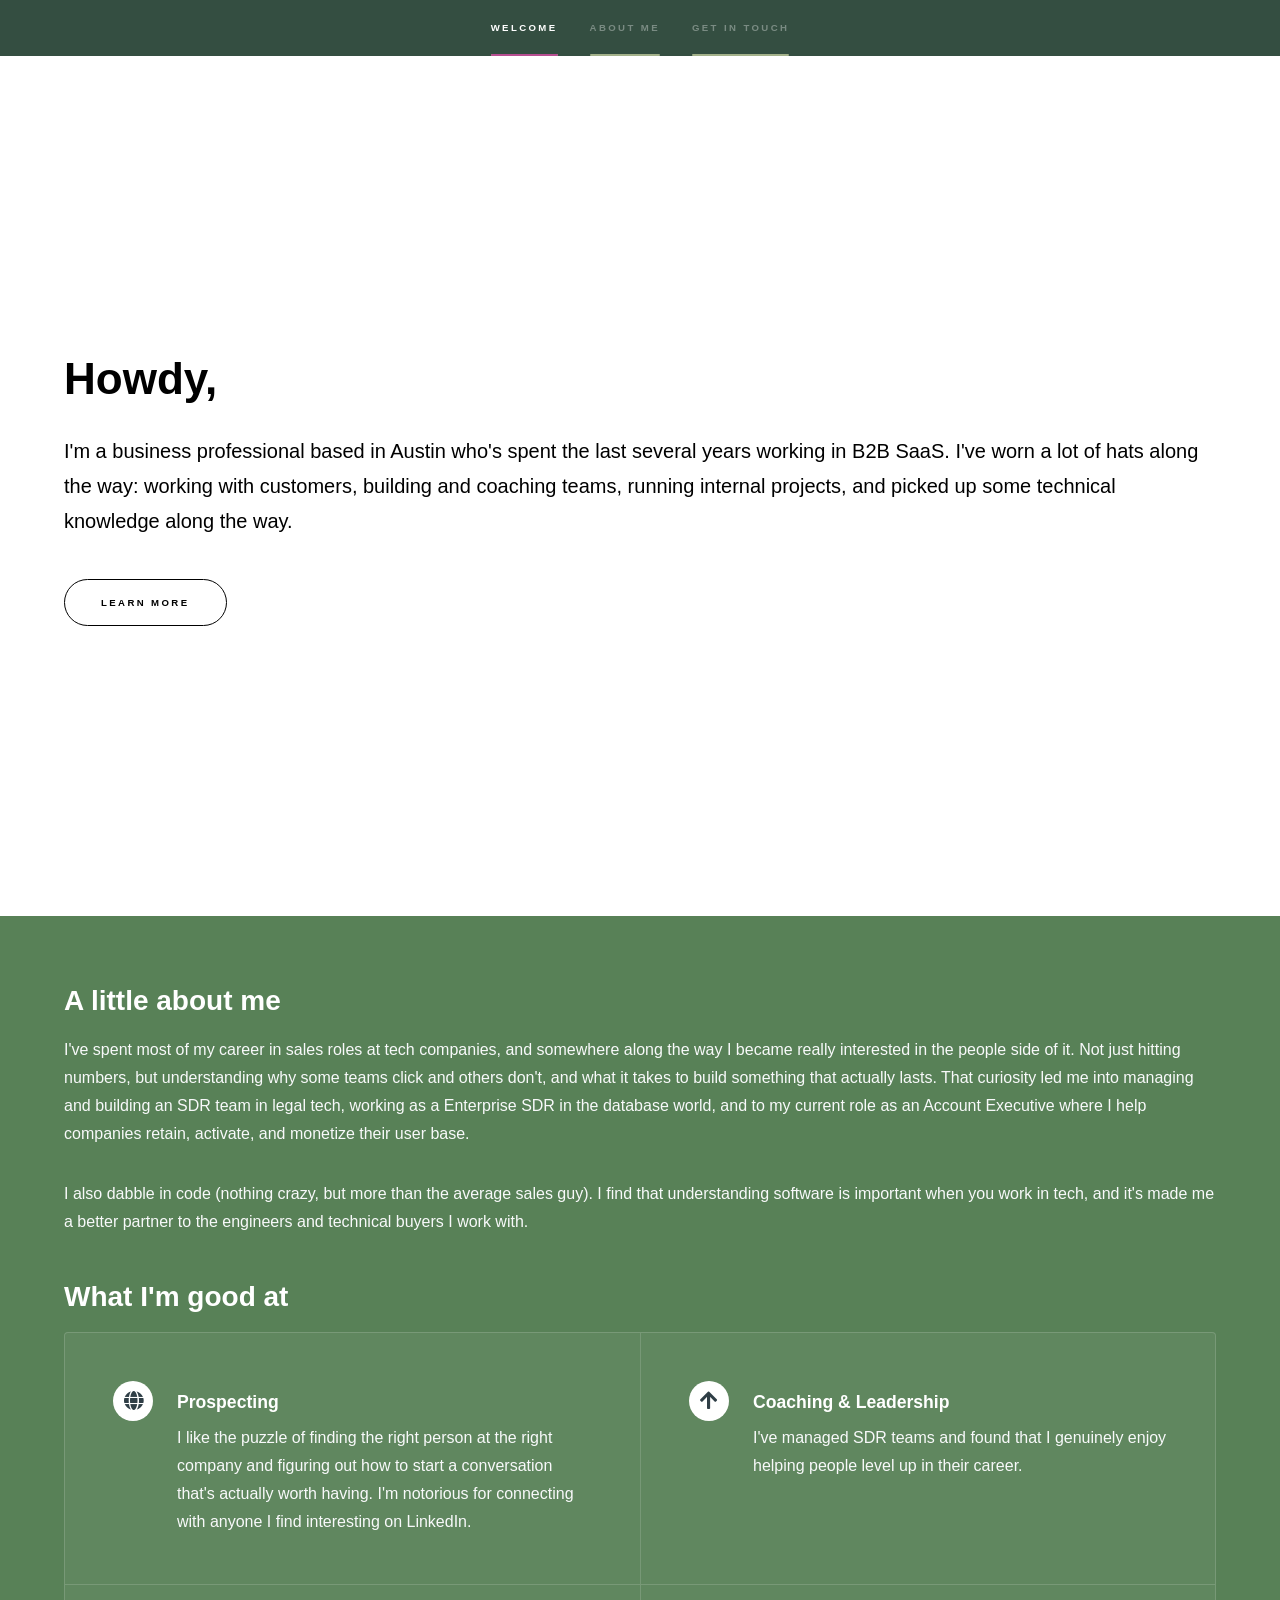
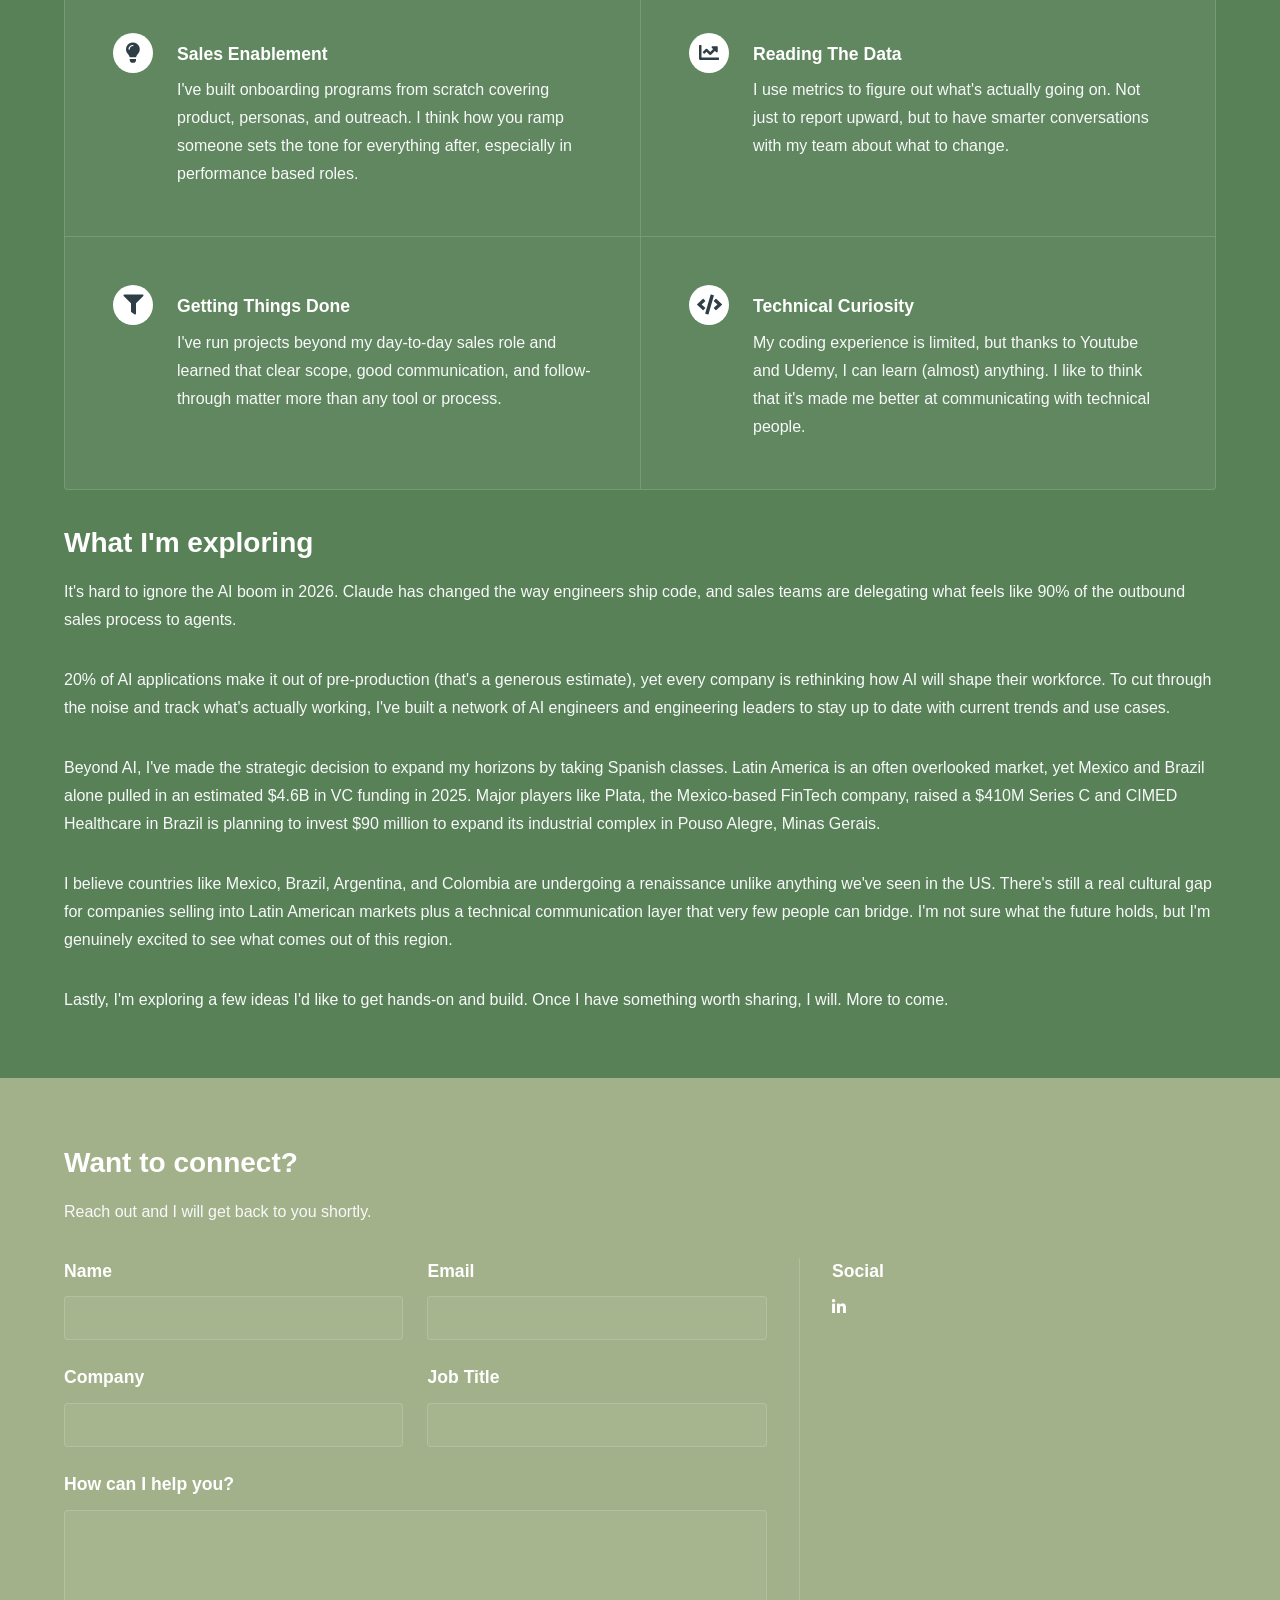
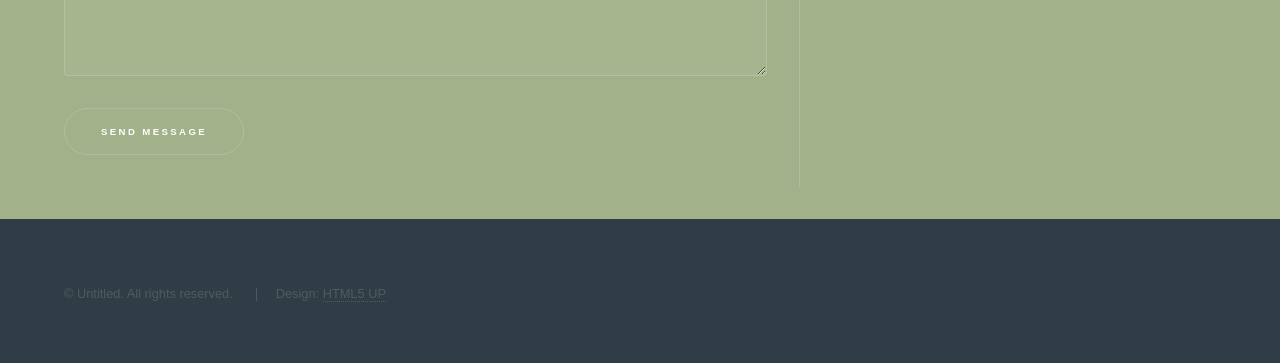
==== index.html @ a86598e9 "Upload files - personal website I've moved all the files for the HTML5 framework to the GitHub perso" ====
<!DOCTYPE HTML>
<!--
	Hyperspace by HTML5 UP
	html5up.net | @ajlkn
	Free for personal and commercial use under the CCA 3.0 license (html5up.net/license)
-->
<html>

<head>
	<title>anthonygalindo</title>
	<meta charset="utf-8" />
	<meta name="viewport" content="width=device-width, initial-scale=1, user-scalable=no" />
	<link rel="stylesheet" href="assets/css/main.css" />
	<link rel="preconnect" href="https://fonts.googleapis.com">
	<link rel="preconnect" href="https://fonts.gstatic.com" crossorigin>
	<link
		href="https://fonts.googleapis.com/css2?family=Playfair+Display:wght@400;700&family=DM+Sans:wght@300;400;500&display=swap"
		rel="stylesheet">
	<link rel="stylesheet" href="https://cdnjs.cloudflare.com/ajax/libs/font-awesome/5.15.4/css/all.min.css">

</head>

<body class="is-preload">

	<!-- Sidebar -->
	<section id="sidebar">
		<div class="inner">
			<nav>
				<ul>
					<li><a href="#intro">Welcome</a></li>
					<!-- <li><a href="#one">Projects</a></li> -->
					<li><a href="#two">About Me</a></li>
					<li><a href="#three">Get in touch</a></li>
				</ul>
			</nav>
		</div>
	</section>

	<!-- Wrapper -->
	<div id="wrapper">

		<!-- Intro -->
		<section id="intro" class="wrapper style1 fullscreen fade-up">
			<div class="inner">
				<h1>Howdy,</h1>
				<p>I'm a business professional based in Austin who's spent the last several
					years working in B2B
					SaaS. I've worn a lot of hats along the way: working with customers, building and
					coaching teams, running internal projects, and picked up some technical knowledge along the way.</p>
				<ul class="actions">
					<li><a href="#two" id="intro-button" class="button scrolly">Learn more</a></li>
				</ul>
			</div>
		</section>

		<!-- One Section Closed -->
		<!-- <section id="one" class="wrapper style2 spotlights">
			<section>
				<a href="#" class="image"><img src="images/pic01.jpg" alt="" data-position="center center" /></a>
				<div class="content">
					<div class="inner">
						<h2>lawudit.com</h2>
						<p>An E-Commerce Website that helps litigation boutiques and solo practioners obtain eDiscovery
							technology.</p>
						<ul class="actions">
							<li><a href="generic.html" class="button">Coming Soon</a></li>
						</ul>
					</div>
				</div>
			</section>
			<section>
				<a href="#" class="image"><img src="images/pic02.jpg" alt="" data-position="top center" /></a>
				<div class="content">
					<div class="inner">
						<h2>anthonygalindo.com</h2>
						<p>Phasellus convallis elit id ullamcorper pulvinar. Duis aliquam turpis mauris, eu ultricies
							erat malesuada quis. Aliquam dapibus.</p>
						<ul class="actions">
							<li><a href="generic.html" class="button">Learn more</a></li>
						</ul>
					</div>
				</div>
			</section>
			<section>
				<a href="#" class="image"><img src="images/pic03.jpg" alt="" data-position="25% 25%" /></a>
				<div class="content">
					<div class="inner">
						<h2>Ultricies aliquam</h2>
						<p>Phasellus convallis elit id ullamcorper pulvinar. Duis aliquam turpis mauris, eu ultricies
							erat malesuada quis. Aliquam dapibus.</p>
						<ul class="actions">
							<li><a href="generic.html" class="button">Learn more</a></li>
						</ul>
					</div>
				</div>
			</section>
		</section> -->

		<!-- Two -->
		<section id="two" class="wrapper style2 fade-up">
			<div class="inner">
				<h2>A little about me</h2>
				<p class="intro-text">
					I've spent most of my career in sales roles at tech companies, and somewhere along the way
					I became really interested in the people side of it. Not just hitting numbers, but
					understanding why some teams click and others don't, and what it takes to build something
					that actually lasts. That curiosity led me into managing and building an SDR team in legal tech,
					working as a Enterprise SDR in the database world, and to my
					current role as an Account Executive where I help companies retain, activate, and monetize their
					user base.
				</p>

				<p class="intro-text" style="margin-bottom: 2.5rem;">
					I also dabble in code (nothing crazy, but more than the average sales guy). I find that
					understanding
					software is important when you work in tech, and it's made me a better partner to the engineers and
					technical buyers I work with.
				</p>


				<h2>What I'm good at</h2>
				<div class="features">
					<section>
						<span class="icon solid major fa-globe"></span>
						<h3>Prospecting</h3>
						<p>I like the puzzle of finding the right person at the right company and figuring out how to
							start a conversation that's actually worth having. I'm notorious for connecting with anyone
							I find interesting on LinkedIn.</p>
					</section>
					<section>
						<span class="icon solid major fa-arrow-up"></span>
						<h3>Coaching & Leadership</h3>
						<p>I've managed SDR teams and found that I genuinely enjoy helping people level up in their
							career. </p>
					</section>
					<section>
						<span class="icon solid major fa-lightbulb"></span>
						<h3>Sales Enablement</h3>
						<p>I've built onboarding programs from scratch covering product, personas, and outreach. I think
							how you ramp someone sets the tone for everything after, especially in performance based
							roles.</p>
					</section>
					<section>
						<span class="icon solid major fa-chart-line"></span>
						<h3>Reading The Data</h3>
						<p>I use metrics to figure out what's actually going on. Not just to report upward, but to have
							smarter conversations with my team about what to change.</p>
					</section>

					<section>
						<span class="icon solid major fa-filter"></span>
						<h3>Getting Things Done</h3>
						<p>I've run projects beyond my day-to-day sales role and learned that clear scope, good
							communication, and follow-through matter more than any tool or process.</p>
					</section>
					<section>
						<span class="icon solid major fa-code"></span>
						<h3>Technical Curiosity</h3>
						<p>My coding experience is limited, but thanks to Youtube and Udemy, I can learn (almost)
							anything. I like to think that it's made me better at communicating with technical people.
						</p>
					</section>
				</div>

				<!--	<ul class="actions">
					<li><a href="anthony.html" class="button">Learn more</a></li>
				</ul> -->

				<h2>What I'm exploring</h2>

				<p class="intro-text">
					It's hard to ignore the AI boom in 2026. Claude has changed the way engineers ship code, and sales
					teams
					are delegating what feels like
					90% of the outbound sales process to agents.
				</p>

				<p class="intro-text">
					20% of AI
					applications make it out of pre-production (that's a generous estimate), yet every company is
					rethinking how AI will shape their workforce.
					To cut through the noise and track what's actually working, I've built a network of AI engineers and
					engineering leaders to
					stay up to date with current trends and use cases.

				</p>

				<p class="intro-text">
					Beyond AI, I've made the strategic decision to expand my horizons by taking Spanish classes.
					Latin America is an often overlooked market, yet Mexico and Brazil alone pulled in an estimated
					$4.6B in VC funding in 2025. Major players like Plata, the Mexico-based FinTech company, raised a
					$410M Series C
					and CIMED Healthcare in Brazil is planning to invest $90 million to expand its industrial complex in
					Pouso Alegre, Minas Gerais.
				</p>

				<p>
					I believe countries like Mexico, Brazil, Argentina, and Colombia are undergoing a renaissance unlike
					anything we've seen in the US. There's still a real cultural gap for companies selling into Latin
					American markets plus a technical communication layer that very few people can
					bridge. I'm not sure what the future holds, but I'm genuinely excited to see what comes out of
					this region.
				</p>

				<p class="intro-text">
					Lastly, I'm exploring a few ideas I'd like to get hands-on and build. Once I have something worth
					sharing, I will. More to come.
				</p>


			</div>


		</section>

		<!-- Three -->
		<section id="three" class="wrapper style3 fade-up">
			<div class="inner">
				<h2>Want to connect?</h2>
				<p>Reach out and I will get back to you shortly.</p>
				<div class="split style1">
					<section>
						<form id="forminfo">
							<div class="fields">
								<div class="field half">
									<label for="fullname">Name</label>
									<input type="text" name="fullname" id="fullname" />
								</div>
								<div class="field half">
									<label for="email">Email</label>
									<input type="text" name="email" id="email" />
								</div>
								<div class="field half">
									<label for="email">Company</label>
									<input type="text" name="company" id="company" />
								</div>
								<div class="field half">
									<label for="email">Job Title</label>
									<input type="text" name="jobtitle" id="jobtitle" />
								</div>
								<div class="field">
									<label for="message">How can I help you?</label>
									<textarea name="message" id="message" rows="5"></textarea>
								</div>
							</div>
							<ul class="actions">
								<li><button type="submit" class="button">Send Message</button></li>
							</ul>
						</form>
					</section>
					<section>
						<ul class="contact">
							<!-- <li>
								<h3>Email</h3>
								<a href="#">anthonygalindo.contact@gmail.com</a>
							</li> -->
							<li>
								<h3>Social</h3>
								<ul class="icons">
									<!-- <li><a href="#" class="icon brands fa-github"><span class="label">GitHub</span></a> -->
							</li>
							<li><a href="https://www.linkedin.com/in/john-anthony-galindo/"
									class="icon brands fa-linkedin-in"><span class="label">LinkedIn</span>
								</a>
							</li>
						</ul>
						</li>
						</ul>
					</section>
				</div>
			</div>
		</section>

	</div>

	<!-- Footer -->
	<footer id="footer" class="wrapper style1-alt">
		<div class="inner">
			<ul class="menu">
				<li>&copy; Untitled. All rights reserved.</li>
				<li>Design: <a href="http://html5up.net">HTML5 UP</a></li>
			</ul>
		</div>
	</footer>

	<!-- Scripts -->
	<script src="assets/js/jquery.min.js"></script>
	<script src="assets/js/jquery.scrollex.min.js"></script>
	<script src="assets/js/jquery.scrolly.min.js"></script>
	<script src="assets/js/browser.min.js"></script>
	<script src="assets/js/breakpoints.min.js"></script>
	<script src="assets/js/util.js"></script>
	<script src="assets/js/main.js"></script>
	<script src="assets/js/formcollect.js?v=7"></script>

</body>

</html>
---- assets/css/main.css ----
@import url(fontawesome-all.min.css);

/*
	Hyperspace by HTML5 UP
	html5up.net | @ajlkn
	Free for personal and commercial use under the CCA 3.0 license (html5up.net/license)
*/

html,
body,
div,
span,
applet,
object,
iframe,
h1,
h2,
h3,
h4,
h5,
h6,
p,
blockquote,
pre,
a,
abbr,
acronym,
address,
big,
cite,
code,
del,
dfn,
em,
img,
ins,
kbd,
q,
s,
samp,
small,
strike,
strong,
sub,
sup,
tt,
var,
b,
u,
i,
center,
dl,
dt,
dd,
ol,
ul,
li,
fieldset,
form,
label,
legend,
table,
caption,
tbody,
tfoot,
thead,
tr,
th,
td,
article,
aside,
canvas,
details,
embed,
figure,
figcaption,
footer,
header,
hgroup,
menu,
nav,
output,
ruby,
section,
summary,
time,
mark,
audio,
video {
	margin: 0;
	padding: 0;
	border: 0;
	font-size: 100%;
	font: inherit;
	vertical-align: baseline;
}

article,
aside,
details,
figcaption,
figure,
footer,
header,
hgroup,
menu,
nav,
section {
	display: block;
}

body {
	line-height: 1;
}

ol,
ul {
	list-style: none;
}

blockquote,
q {
	quotes: none;
}

blockquote:before,
blockquote:after,
q:before,
q:after {
	content: '';
	content: none;
}

table {
	border-collapse: collapse;
	border-spacing: 0;
}

body {
	-webkit-text-size-adjust: none;
}

mark {
	background-color: transparent;
	color: inherit;
}

input::-moz-focus-inner {
	border: 0;
	padding: 0;
}

input,
select,
textarea {
	-moz-appearance: none;
	-webkit-appearance: none;
	-ms-appearance: none;
	appearance: none;
}

/* Basic */

@-ms-viewport {
	width: device-width;
}

body {
	-ms-overflow-style: scrollbar;
}

@media screen and (max-width: 480px) {

	html,
	body {
		min-width: 320px;
	}

}

html {
	box-sizing: border-box;
}

*,
*:before,
*:after {
	box-sizing: inherit;
}

body {
	background: #ffffff;
}

body.is-preload *,
body.is-preload *:before,
body.is-preload *:after {
	-moz-animation: none !important;
	-webkit-animation: none !important;
	-ms-animation: none !important;
	animation: none !important;
	-moz-transition: none !important;
	-webkit-transition: none !important;
	-ms-transition: none !important;
	transition: none !important;
}

/* Type */

body,
input,
select,
textarea {
	color: #212529;
	font-family: Arial, Helvetica, sans-serif;
	font-size: 16.5pt;
	font-weight: normal;
	line-height: 1.75;
}

@media screen and (max-width: 1680px) {

	body,
	input,
	select,
	textarea {
		font-size: 13pt;
	}

}

@media screen and (max-width: 1280px) {

	body,
	input,
	select,
	textarea {
		font-size: 12pt;
	}

}

@media screen and (max-width: 360px) {

	body,
	input,
	select,
	textarea {
		font-size: 11pt;
	}

}

a {
	-moz-transition: color 0.2s ease, border-bottom-color 0.2s ease;
	-webkit-transition: color 0.2s ease, border-bottom-color 0.2s ease;
	-ms-transition: color 0.2s ease, border-bottom-color 0.2s ease;
	transition: color 0.2s ease, border-bottom-color 0.2s ease;
	border-bottom: dotted 1px rgba(255, 255, 255, 0.35);
	color: inherit;
	text-decoration: none;
}

a:hover {
	border-bottom-color: transparent;
	color: #ffffff;
}

strong,
b {
	color: #ffffff;
	font-weight: bold;
}

em,
i {
	font-style: italic;
}

p {
	margin: 0 0 2em 0;
}

h1,
h2,
h3,
h4,
h5,
h6 {
	color: #ffffff;
	font-weight: bold;
	line-height: 1.5;
	margin: 0 0 0.5em 0;
}

h1 a,
h2 a,
h3 a,
h4 a,
h5 a,
h6 a {
	color: inherit;
	text-decoration: none;
}

h1 {
	font-size: 2.75em;
}

h1.major {
	margin: 0 0 1.3em 0;
	position: relative;
	padding-bottom: 0.35em;
	color: #000 !important;
}

h1.major:after {
	background-image: -moz-linear-gradient(to right, #dad7cd, #a3b18a);
	background-image: -webkit-linear-gradient(to right, #dad7cd, #a3b18a);
	background-image: -ms-linear-gradient(to right, #dad7cd, #a3b18a);
	background-image: linear-gradient(to right, #dad7cd, #a3b18a);
	-moz-transition: max-width 0.2s ease;
	-webkit-transition: max-width 0.2s ease;
	-ms-transition: max-width 0.2s ease;
	transition: max-width 0.2s ease;
	border-radius: 0.2em;
	bottom: 0;
	content: '';
	height: 0.05em;
	position: absolute;
	right: 0;
	width: 100%;
}

h2 {
	font-size: 1.75em;
}

h3 {
	font-size: 1.1em;
}

h4 {
	font-size: 1em;
}

h5 {
	font-size: 0.8em;
}

h6 {
	font-size: 0.6em;
}

@media screen and (max-width: 736px) {

	h1 {
		font-size: 2em;
	}

	h2 {
		font-size: 1.25em;
	}

	h3 {
		font-size: 1em;
	}

	h4 {
		font-size: 0.8em;
	}

	h5 {
		font-size: 0.6em;
	}

	h6 {
		font-size: 0.6em;
	}

}


sub {
	font-size: 0.8em;
	position: relative;
	top: 0.5em;
}

sup {
	font-size: 0.8em;
	position: relative;
	top: -0.5em;
}

blockquote {
	border-left: solid 4px rgba(255, 255, 255, 0.15);
	font-style: italic;
	margin: 0 0 2em 0;
	padding: 0.5em 0 0.5em 2em;
}

code {
	background: rgba(255, 255, 255, 0.05);
	border-radius: 0.25em;
	border: solid 1px rgba(255, 255, 255, 0.15);
	font-family: "Courier New", monospace;
	font-size: 0.9em;
	margin: 0 0.25em;
	padding: 0.25em 0.65em;
}

pre {
	-webkit-overflow-scrolling: touch;
	font-family: "Courier New", monospace;
	font-size: 0.9em;
	margin: 0 0 2em 0;
}

pre code {
	display: block;
	line-height: 1.75em;
	padding: 1em 1.5em;
	overflow-x: auto;
}

hr {
	border: 0;
	border-bottom: solid 1px rgba(255, 255, 255, 0.15);
	margin: 2em 0;
}

hr.major {
	margin: 3em 0;
}

.align-left {
	text-align: left;
}

.align-center {
	text-align: center;
}

.align-right {
	text-align: right;
}

/* Row */

.row {
	display: flex;
	flex-wrap: wrap;
	box-sizing: border-box;
	align-items: stretch;
}

.row>* {
	box-sizing: border-box;
}

.row.gtr-uniform>*> :last-child {
	margin-bottom: 0;
}

.row.aln-left {
	justify-content: flex-start;
}

.row.aln-center {
	justify-content: center;
}

.row.aln-right {
	justify-content: flex-end;
}

.row.aln-top {
	align-items: flex-start;
}

.row.aln-middle {
	align-items: center;
}

.row.aln-bottom {
	align-items: flex-end;
}

.row>.imp {
	order: -1;
}

.row>.col-1 {
	width: 8.33333%;
}

.row>.off-1 {
	margin-left: 8.33333%;
}

.row>.col-2 {
	width: 16.66667%;
}

.row>.off-2 {
	margin-left: 16.66667%;
}

.row>.col-3 {
	width: 25%;
}

.row>.off-3 {
	margin-left: 25%;
}

.row>.col-4 {
	width: 33.33333%;
}

.row>.off-4 {
	margin-left: 33.33333%;
}

.row>.col-5 {
	width: 41.66667%;
}

.row>.off-5 {
	margin-left: 41.66667%;
}

.row>.col-6 {
	width: 50%;
}

.row>.off-6 {
	margin-left: 50%;
}

.row>.col-7 {
	width: 58.33333%;
}

.row>.off-7 {
	margin-left: 58.33333%;
}

.row>.col-8 {
	width: 66.66667%;
}

.row>.off-8 {
	margin-left: 66.66667%;
}

.row>.col-9 {
	width: 75%;
}

.row>.off-9 {
	margin-left: 75%;
}

.row>.col-10 {
	width: 83.33333%;
}

.row>.off-10 {
	margin-left: 83.33333%;
}

.row>.col-11 {
	width: 91.66667%;
}

.row>.off-11 {
	margin-left: 91.66667%;
}

.row>.col-12 {
	width: 100%;
}

.row>.off-12 {
	margin-left: 100%;
}

.row.gtr-0 {
	margin-top: 0;
	margin-left: 0em;
}

.row.gtr-0>* {
	padding: 0 0 0 0em;
}

.row.gtr-0.gtr-uniform {
	margin-top: 0em;
}

.row.gtr-0.gtr-uniform>* {
	padding-top: 0em;
}

.row.gtr-25 {
	margin-top: 0;
	margin-left: -0.375em;
}

.row.gtr-25>* {
	padding: 0 0 0 0.375em;
}

.row.gtr-25.gtr-uniform {
	margin-top: -0.375em;
}

.row.gtr-25.gtr-uniform>* {
	padding-top: 0.375em;
}

.row.gtr-50 {
	margin-top: 0;
	margin-left: -0.75em;
}

.row.gtr-50>* {
	padding: 0 0 0 0.75em;
}

.row.gtr-50.gtr-uniform {
	margin-top: -0.75em;
}

.row.gtr-50.gtr-uniform>* {
	padding-top: 0.75em;
}

.row {
	margin-top: 0;
	margin-left: -1.5em;
}

.row>* {
	padding: 0 0 0 1.5em;
}

.row.gtr-uniform {
	margin-top: -1.5em;
}

.row.gtr-uniform>* {
	padding-top: 1.5em;
}

.row.gtr-150 {
	margin-top: 0;
	margin-left: -2.25em;
}

.row.gtr-150>* {
	padding: 0 0 0 2.25em;
}

.row.gtr-150.gtr-uniform {
	margin-top: -2.25em;
}

.row.gtr-150.gtr-uniform>* {
	padding-top: 2.25em;
}

.row.gtr-200 {
	margin-top: 0;
	margin-left: -3em;
}

.row.gtr-200>* {
	padding: 0 0 0 3em;
}

.row.gtr-200.gtr-uniform {
	margin-top: -3em;
}

.row.gtr-200.gtr-uniform>* {
	padding-top: 3em;
}

@media screen and (max-width: 1680px) {

	.row {
		display: flex;
		flex-wrap: wrap;
		box-sizing: border-box;
		align-items: stretch;
	}

	.row>* {
		box-sizing: border-box;
	}

	.row.gtr-uniform>*> :last-child {
		margin-bottom: 0;
	}

	.row.aln-left {
		justify-content: flex-start;
	}

	.row.aln-center {
		justify-content: center;
	}

	.row.aln-right {
		justify-content: flex-end;
	}

	.row.aln-top {
		align-items: flex-start;
	}

	.row.aln-middle {
		align-items: center;
	}

	.row.aln-bottom {
		align-items: flex-end;
	}

	.row>.imp-xlarge {
		order: -1;
	}

	.row>.col-1-xlarge {
		width: 8.33333%;
	}

	.row>.off-1-xlarge {
		margin-left: 8.33333%;
	}

	.row>.col-2-xlarge {
		width: 16.66667%;
	}

	.row>.off-2-xlarge {
		margin-left: 16.66667%;
	}

	.row>.col-3-xlarge {
		width: 25%;
	}

	.row>.off-3-xlarge {
		margin-left: 25%;
	}

	.row>.col-4-xlarge {
		width: 33.33333%;
	}

	.row>.off-4-xlarge {
		margin-left: 33.33333%;
	}

	.row>.col-5-xlarge {
		width: 41.66667%;
	}

	.row>.off-5-xlarge {
		margin-left: 41.66667%;
	}

	.row>.col-6-xlarge {
		width: 50%;
	}

	.row>.off-6-xlarge {
		margin-left: 50%;
	}

	.row>.col-7-xlarge {
		width: 58.33333%;
	}

	.row>.off-7-xlarge {
		margin-left: 58.33333%;
	}

	.row>.col-8-xlarge {
		width: 66.66667%;
	}

	.row>.off-8-xlarge {
		margin-left: 66.66667%;
	}

	.row>.col-9-xlarge {
		width: 75%;
	}

	.row>.off-9-xlarge {
		margin-left: 75%;
	}

	.row>.col-10-xlarge {
		width: 83.33333%;
	}

	.row>.off-10-xlarge {
		margin-left: 83.33333%;
	}

	.row>.col-11-xlarge {
		width: 91.66667%;
	}

	.row>.off-11-xlarge {
		margin-left: 91.66667%;
	}

	.row>.col-12-xlarge {
		width: 100%;
	}

	.row>.off-12-xlarge {
		margin-left: 100%;
	}

	.row.gtr-0 {
		margin-top: 0;
		margin-left: 0em;
	}

	.row.gtr-0>* {
		padding: 0 0 0 0em;
	}

	.row.gtr-0.gtr-uniform {
		margin-top: 0em;
	}

	.row.gtr-0.gtr-uniform>* {
		padding-top: 0em;
	}

	.row.gtr-25 {
		margin-top: 0;
		margin-left: -0.375em;
	}

	.row.gtr-25>* {
		padding: 0 0 0 0.375em;
	}

	.row.gtr-25.gtr-uniform {
		margin-top: -0.375em;
	}

	.row.gtr-25.gtr-uniform>* {
		padding-top: 0.375em;
	}

	.row.gtr-50 {
		margin-top: 0;
		margin-left: -0.75em;
	}

	.row.gtr-50>* {
		padding: 0 0 0 0.75em;
	}

	.row.gtr-50.gtr-uniform {
		margin-top: -0.75em;
	}

	.row.gtr-50.gtr-uniform>* {
		padding-top: 0.75em;
	}

	.row {
		margin-top: 0;
		margin-left: -1.5em;
	}

	.row>* {
		padding: 0 0 0 1.5em;
	}

	.row.gtr-uniform {
		margin-top: -1.5em;
	}

	.row.gtr-uniform>* {
		padding-top: 1.5em;
	}

	.row.gtr-150 {
		margin-top: 0;
		margin-left: -2.25em;
	}

	.row.gtr-150>* {
		padding: 0 0 0 2.25em;
	}

	.row.gtr-150.gtr-uniform {
		margin-top: -2.25em;
	}

	.row.gtr-150.gtr-uniform>* {
		padding-top: 2.25em;
	}

	.row.gtr-200 {
		margin-top: 0;
		margin-left: -3em;
	}

	.row.gtr-200>* {
		padding: 0 0 0 3em;
	}

	.row.gtr-200.gtr-uniform {
		margin-top: -3em;
	}

	.row.gtr-200.gtr-uniform>* {
		padding-top: 3em;
	}

}

@media screen and (max-width: 1280px) {

	.row {
		display: flex;
		flex-wrap: wrap;
		box-sizing: border-box;
		align-items: stretch;
	}

	.row>* {
		box-sizing: border-box;
	}

	.row.gtr-uniform>*> :last-child {
		margin-bottom: 0;
	}

	.row.aln-left {
		justify-content: flex-start;
	}

	.row.aln-center {
		justify-content: center;
	}

	.row.aln-right {
		justify-content: flex-end;
	}

	.row.aln-top {
		align-items: flex-start;
	}

	.row.aln-middle {
		align-items: center;
	}

	.row.aln-bottom {
		align-items: flex-end;
	}

	.row>.imp-large {
		order: -1;
	}

	.row>.col-1-large {
		width: 8.33333%;
	}

	.row>.off-1-large {
		margin-left: 8.33333%;
	}

	.row>.col-2-large {
		width: 16.66667%;
	}

	.row>.off-2-large {
		margin-left: 16.66667%;
	}

	.row>.col-3-large {
		width: 25%;
	}

	.row>.off-3-large {
		margin-left: 25%;
	}

	.row>.col-4-large {
		width: 33.33333%;
	}

	.row>.off-4-large {
		margin-left: 33.33333%;
	}

	.row>.col-5-large {
		width: 41.66667%;
	}

	.row>.off-5-large {
		margin-left: 41.66667%;
	}

	.row>.col-6-large {
		width: 50%;
	}

	.row>.off-6-large {
		margin-left: 50%;
	}

	.row>.col-7-large {
		width: 58.33333%;
	}

	.row>.off-7-large {
		margin-left: 58.33333%;
	}

	.row>.col-8-large {
		width: 66.66667%;
	}

	.row>.off-8-large {
		margin-left: 66.66667%;
	}

	.row>.col-9-large {
		width: 75%;
	}

	.row>.off-9-large {
		margin-left: 75%;
	}

	.row>.col-10-large {
		width: 83.33333%;
	}

	.row>.off-10-large {
		margin-left: 83.33333%;
	}

	.row>.col-11-large {
		width: 91.66667%;
	}

	.row>.off-11-large {
		margin-left: 91.66667%;
	}

	.row>.col-12-large {
		width: 100%;
	}

	.row>.off-12-large {
		margin-left: 100%;
	}

	.row.gtr-0 {
		margin-top: 0;
		margin-left: 0em;
	}

	.row.gtr-0>* {
		padding: 0 0 0 0em;
	}

	.row.gtr-0.gtr-uniform {
		margin-top: 0em;
	}

	.row.gtr-0.gtr-uniform>* {
		padding-top: 0em;
	}

	.row.gtr-25 {
		margin-top: 0;
		margin-left: -0.375em;
	}

	.row.gtr-25>* {
		padding: 0 0 0 0.375em;
	}

	.row.gtr-25.gtr-uniform {
		margin-top: -0.375em;
	}

	.row.gtr-25.gtr-uniform>* {
		padding-top: 0.375em;
	}

	.row.gtr-50 {
		margin-top: 0;
		margin-left: -0.75em;
	}

	.row.gtr-50>* {
		padding: 0 0 0 0.75em;
	}

	.row.gtr-50.gtr-uniform {
		margin-top: -0.75em;
	}

	.row.gtr-50.gtr-uniform>* {
		padding-top: 0.75em;
	}

	.row {
		margin-top: 0;
		margin-left: -1.5em;
	}

	.row>* {
		padding: 0 0 0 1.5em;
	}

	.row.gtr-uniform {
		margin-top: -1.5em;
	}

	.row.gtr-uniform>* {
		padding-top: 1.5em;
	}

	.row.gtr-150 {
		margin-top: 0;
		margin-left: -2.25em;
	}

	.row.gtr-150>* {
		padding: 0 0 0 2.25em;
	}

	.row.gtr-150.gtr-uniform {
		margin-top: -2.25em;
	}

	.row.gtr-150.gtr-uniform>* {
		padding-top: 2.25em;
	}

	.row.gtr-200 {
		margin-top: 0;
		margin-left: -3em;
	}

	.row.gtr-200>* {
		padding: 0 0 0 3em;
	}

	.row.gtr-200.gtr-uniform {
		margin-top: -3em;
	}

	.row.gtr-200.gtr-uniform>* {
		padding-top: 3em;
	}

}

@media screen and (max-width: 980px) {

	.row {
		display: flex;
		flex-wrap: wrap;
		box-sizing: border-box;
		align-items: stretch;
	}

	.row>* {
		box-sizing: border-box;
	}

	.row.gtr-uniform>*> :last-child {
		margin-bottom: 0;
	}

	.row.aln-left {
		justify-content: flex-start;
	}

	.row.aln-center {
		justify-content: center;
	}

	.row.aln-right {
		justify-content: flex-end;
	}

	.row.aln-top {
		align-items: flex-start;
	}

	.row.aln-middle {
		align-items: center;
	}

	.row.aln-bottom {
		align-items: flex-end;
	}

	.row>.imp-medium {
		order: -1;
	}

	.row>.col-1-medium {
		width: 8.33333%;
	}

	.row>.off-1-medium {
		margin-left: 8.33333%;
	}

	.row>.col-2-medium {
		width: 16.66667%;
	}

	.row>.off-2-medium {
		margin-left: 16.66667%;
	}

	.row>.col-3-medium {
		width: 25%;
	}

	.row>.off-3-medium {
		margin-left: 25%;
	}

	.row>.col-4-medium {
		width: 33.33333%;
	}

	.row>.off-4-medium {
		margin-left: 33.33333%;
	}

	.row>.col-5-medium {
		width: 41.66667%;
	}

	.row>.off-5-medium {
		margin-left: 41.66667%;
	}

	.row>.col-6-medium {
		width: 50%;
	}

	.row>.off-6-medium {
		margin-left: 50%;
	}

	.row>.col-7-medium {
		width: 58.33333%;
	}

	.row>.off-7-medium {
		margin-left: 58.33333%;
	}

	.row>.col-8-medium {
		width: 66.66667%;
	}

	.row>.off-8-medium {
		margin-left: 66.66667%;
	}

	.row>.col-9-medium {
		width: 75%;
	}

	.row>.off-9-medium {
		margin-left: 75%;
	}

	.row>.col-10-medium {
		width: 83.33333%;
	}

	.row>.off-10-medium {
		margin-left: 83.33333%;
	}

	.row>.col-11-medium {
		width: 91.66667%;
	}

	.row>.off-11-medium {
		margin-left: 91.66667%;
	}

	.row>.col-12-medium {
		width: 100%;
	}

	.row>.off-12-medium {
		margin-left: 100%;
	}

	.row.gtr-0 {
		margin-top: 0;
		margin-left: 0em;
	}

	.row.gtr-0>* {
		padding: 0 0 0 0em;
	}

	.row.gtr-0.gtr-uniform {
		margin-top: 0em;
	}

	.row.gtr-0.gtr-uniform>* {
		padding-top: 0em;
	}

	.row.gtr-25 {
		margin-top: 0;
		margin-left: -0.375em;
	}

	.row.gtr-25>* {
		padding: 0 0 0 0.375em;
	}

	.row.gtr-25.gtr-uniform {
		margin-top: -0.375em;
	}

	.row.gtr-25.gtr-uniform>* {
		padding-top: 0.375em;
	}

	.row.gtr-50 {
		margin-top: 0;
		margin-left: -0.75em;
	}

	.row.gtr-50>* {
		padding: 0 0 0 0.75em;
	}

	.row.gtr-50.gtr-uniform {
		margin-top: -0.75em;
	}

	.row.gtr-50.gtr-uniform>* {
		padding-top: 0.75em;
	}

	.row {
		margin-top: 0;
		margin-left: -1.5em;
	}

	.row>* {
		padding: 0 0 0 1.5em;
	}

	.row.gtr-uniform {
		margin-top: -1.5em;
	}

	.row.gtr-uniform>* {
		padding-top: 1.5em;
	}

	.row.gtr-150 {
		margin-top: 0;
		margin-left: -2.25em;
	}

	.row.gtr-150>* {
		padding: 0 0 0 2.25em;
	}

	.row.gtr-150.gtr-uniform {
		margin-top: -2.25em;
	}

	.row.gtr-150.gtr-uniform>* {
		padding-top: 2.25em;
	}

	.row.gtr-200 {
		margin-top: 0;
		margin-left: -3em;
	}

	.row.gtr-200>* {
		padding: 0 0 0 3em;
	}

	.row.gtr-200.gtr-uniform {
		margin-top: -3em;
	}

	.row.gtr-200.gtr-uniform>* {
		padding-top: 3em;
	}

}

@media screen and (max-width: 736px) {

	.row {
		display: flex;
		flex-wrap: wrap;
		box-sizing: border-box;
		align-items: stretch;
	}

	.row>* {
		box-sizing: border-box;
	}

	.row.gtr-uniform>*> :last-child {
		margin-bottom: 0;
	}

	.row.aln-left {
		justify-content: flex-start;
	}

	.row.aln-center {
		justify-content: center;
	}

	.row.aln-right {
		justify-content: flex-end;
	}

	.row.aln-top {
		align-items: flex-start;
	}

	.row.aln-middle {
		align-items: center;
	}

	.row.aln-bottom {
		align-items: flex-end;
	}

	.row>.imp-small {
		order: -1;
	}

	.row>.col-1-small {
		width: 8.33333%;
	}

	.row>.off-1-small {
		margin-left: 8.33333%;
	}

	.row>.col-2-small {
		width: 16.66667%;
	}

	.row>.off-2-small {
		margin-left: 16.66667%;
	}

	.row>.col-3-small {
		width: 25%;
	}

	.row>.off-3-small {
		margin-left: 25%;
	}

	.row>.col-4-small {
		width: 33.33333%;
	}

	.row>.off-4-small {
		margin-left: 33.33333%;
	}

	.row>.col-5-small {
		width: 41.66667%;
	}

	.row>.off-5-small {
		margin-left: 41.66667%;
	}

	.row>.col-6-small {
		width: 50%;
	}

	.row>.off-6-small {
		margin-left: 50%;
	}

	.row>.col-7-small {
		width: 58.33333%;
	}

	.row>.off-7-small {
		margin-left: 58.33333%;
	}

	.row>.col-8-small {
		width: 66.66667%;
	}

	.row>.off-8-small {
		margin-left: 66.66667%;
	}

	.row>.col-9-small {
		width: 75%;
	}

	.row>.off-9-small {
		margin-left: 75%;
	}

	.row>.col-10-small {
		width: 83.33333%;
	}

	.row>.off-10-small {
		margin-left: 83.33333%;
	}

	.row>.col-11-small {
		width: 91.66667%;
	}

	.row>.off-11-small {
		margin-left: 91.66667%;
	}

	.row>.col-12-small {
		width: 100%;
	}

	.row>.off-12-small {
		margin-left: 100%;
	}

	.row.gtr-0 {
		margin-top: 0;
		margin-left: 0em;
	}

	.row.gtr-0>* {
		padding: 0 0 0 0em;
	}

	.row.gtr-0.gtr-uniform {
		margin-top: 0em;
	}

	.row.gtr-0.gtr-uniform>* {
		padding-top: 0em;
	}

	.row.gtr-25 {
		margin-top: 0;
		margin-left: -0.375em;
	}

	.row.gtr-25>* {
		padding: 0 0 0 0.375em;
	}

	.row.gtr-25.gtr-uniform {
		margin-top: -0.375em;
	}

	.row.gtr-25.gtr-uniform>* {
		padding-top: 0.375em;
	}

	.row.gtr-50 {
		margin-top: 0;
		margin-left: -0.75em;
	}

	.row.gtr-50>* {
		padding: 0 0 0 0.75em;
	}

	.row.gtr-50.gtr-uniform {
		margin-top: -0.75em;
	}

	.row.gtr-50.gtr-uniform>* {
		padding-top: 0.75em;
	}

	.row {
		margin-top: 0;
		margin-left: -1.5em;
	}

	.row>* {
		padding: 0 0 0 1.5em;
	}

	.row.gtr-uniform {
		margin-top: -1.5em;
	}

	.row.gtr-uniform>* {
		padding-top: 1.5em;
	}

	.row.gtr-150 {
		margin-top: 0;
		margin-left: -2.25em;
	}

	.row.gtr-150>* {
		padding: 0 0 0 2.25em;
	}

	.row.gtr-150.gtr-uniform {
		margin-top: -2.25em;
	}

	.row.gtr-150.gtr-uniform>* {
		padding-top: 2.25em;
	}

	.row.gtr-200 {
		margin-top: 0;
		margin-left: -3em;
	}

	.row.gtr-200>* {
		padding: 0 0 0 3em;
	}

	.row.gtr-200.gtr-uniform {
		margin-top: -3em;
	}

	.row.gtr-200.gtr-uniform>* {
		padding-top: 3em;
	}

}

@media screen and (max-width: 480px) {

	.row {
		display: flex;
		flex-wrap: wrap;
		box-sizing: border-box;
		align-items: stretch;
	}

	.row>* {
		box-sizing: border-box;
	}

	.row.gtr-uniform>*> :last-child {
		margin-bottom: 0;
	}

	.row.aln-left {
		justify-content: flex-start;
	}

	.row.aln-center {
		justify-content: center;
	}

	.row.aln-right {
		justify-content: flex-end;
	}

	.row.aln-top {
		align-items: flex-start;
	}

	.row.aln-middle {
		align-items: center;
	}

	.row.aln-bottom {
		align-items: flex-end;
	}

	.row>.imp-xsmall {
		order: -1;
	}

	.row>.col-1-xsmall {
		width: 8.33333%;
	}

	.row>.off-1-xsmall {
		margin-left: 8.33333%;
	}

	.row>.col-2-xsmall {
		width: 16.66667%;
	}

	.row>.off-2-xsmall {
		margin-left: 16.66667%;
	}

	.row>.col-3-xsmall {
		width: 25%;
	}

	.row>.off-3-xsmall {
		margin-left: 25%;
	}

	.row>.col-4-xsmall {
		width: 33.33333%;
	}

	.row>.off-4-xsmall {
		margin-left: 33.33333%;
	}

	.row>.col-5-xsmall {
		width: 41.66667%;
	}

	.row>.off-5-xsmall {
		margin-left: 41.66667%;
	}

	.row>.col-6-xsmall {
		width: 50%;
	}

	.row>.off-6-xsmall {
		margin-left: 50%;
	}

	.row>.col-7-xsmall {
		width: 58.33333%;
	}

	.row>.off-7-xsmall {
		margin-left: 58.33333%;
	}

	.row>.col-8-xsmall {
		width: 66.66667%;
	}

	.row>.off-8-xsmall {
		margin-left: 66.66667%;
	}

	.row>.col-9-xsmall {
		width: 75%;
	}

	.row>.off-9-xsmall {
		margin-left: 75%;
	}

	.row>.col-10-xsmall {
		width: 83.33333%;
	}

	.row>.off-10-xsmall {
		margin-left: 83.33333%;
	}

	.row>.col-11-xsmall {
		width: 91.66667%;
	}

	.row>.off-11-xsmall {
		margin-left: 91.66667%;
	}

	.row>.col-12-xsmall {
		width: 100%;
	}

	.row>.off-12-xsmall {
		margin-left: 100%;
	}

	.row.gtr-0 {
		margin-top: 0;
		margin-left: 0em;
	}

	.row.gtr-0>* {
		padding: 0 0 0 0em;
	}

	.row.gtr-0.gtr-uniform {
		margin-top: 0em;
	}

	.row.gtr-0.gtr-uniform>* {
		padding-top: 0em;
	}

	.row.gtr-25 {
		margin-top: 0;
		margin-left: -0.375em;
	}

	.row.gtr-25>* {
		padding: 0 0 0 0.375em;
	}

	.row.gtr-25.gtr-uniform {
		margin-top: -0.375em;
	}

	.row.gtr-25.gtr-uniform>* {
		padding-top: 0.375em;
	}

	.row.gtr-50 {
		margin-top: 0;
		margin-left: -0.75em;
	}

	.row.gtr-50>* {
		padding: 0 0 0 0.75em;
	}

	.row.gtr-50.gtr-uniform {
		margin-top: -0.75em;
	}

	.row.gtr-50.gtr-uniform>* {
		padding-top: 0.75em;
	}

	.row {
		margin-top: 0;
		margin-left: -1.5em;
	}

	.row>* {
		padding: 0 0 0 1.5em;
	}

	.row.gtr-uniform {
		margin-top: -1.5em;
	}

	.row.gtr-uniform>* {
		padding-top: 1.5em;
	}

	.row.gtr-150 {
		margin-top: 0;
		margin-left: -2.25em;
	}

	.row.gtr-150>* {
		padding: 0 0 0 2.25em;
	}

	.row.gtr-150.gtr-uniform {
		margin-top: -2.25em;
	}

	.row.gtr-150.gtr-uniform>* {
		padding-top: 2.25em;
	}

	.row.gtr-200 {
		margin-top: 0;
		margin-left: -3em;
	}

	.row.gtr-200>* {
		padding: 0 0 0 3em;
	}

	.row.gtr-200.gtr-uniform {
		margin-top: -3em;
	}

	.row.gtr-200.gtr-uniform>* {
		padding-top: 3em;
	}

}

/* Box */

.box {
	border-radius: 0.25em;
	border: solid 1px rgba(255, 255, 255, 0.15);
	margin-bottom: 2em;
	padding: 1.5em;
}

.box> :last-child,
.box> :last-child> :last-child,
.box> :last-child> :last-child> :last-child {
	margin-bottom: 0;
}

.box.alt {
	border: 0;
	border-radius: 0;
	padding: 0;
}

/* Button */

input[type="submit"],
input[type="reset"],
input[type="button"],
button,
.button {
	-moz-appearance: none;
	-webkit-appearance: none;
	-ms-appearance: none;
	appearance: none;
	-moz-transition: border-color 0.2s ease;
	-webkit-transition: border-color 0.2s ease;
	-ms-transition: border-color 0.2s ease;
	transition: border-color 0.2s ease;
	background-color: transparent;
	border: solid 1px !important;
	border-color: rgba(255, 255, 255, 0.15) !important;
	border-radius: 3em;
	color: #ffffff !important;
	cursor: pointer;
	display: inline-block;
	font-size: 0.6em;
	font-weight: bold;
	height: calc(4.75em + 2px);
	letter-spacing: 0.25em;
	line-height: 4.75em;
	outline: 0;
	padding: 0 3.75em;
	position: relative;
	text-align: center;
	text-decoration: none;
	text-transform: uppercase;
	white-space: nowrap;
}

#intro-button {
	-moz-appearance: none;
	-webkit-appearance: none;
	-ms-appearance: none;
	appearance: none;
	-moz-transition: border-color 0.2s ease;
	-webkit-transition: border-color 0.2s ease;
	-ms-transition: border-color 0.2s ease;
	transition: border-color 0.2s ease;
	background-color: transparent;
	border: solid 1px !important;
	border-color: #000 !important;
	border-radius: 3em;
	color: #000 !important;
	cursor: pointer;
	display: inline-block;
	font-size: 0.6em;
	font-weight: bold;
	height: calc(4.75em + 2px);
	letter-spacing: 0.25em;
	line-height: 4.75em;
	outline: 0;
	padding: 0 3.75em;
	position: relative;
	text-align: center;
	text-decoration: none;
	text-transform: uppercase;
	white-space: nowrap;

}

input[type="submit"]:after,
input[type="reset"]:after,
input[type="button"]:after,
button:after,
.button:after {
	-moz-transform: scale(0.25);
	-webkit-transform: scale(0.25);
	-ms-transform: scale(0.25);
	transform: scale(0.25);
	pointer-events: none;
	-moz-transition: opacity 0.2s ease, -moz-transform 0.2s ease;
	-webkit-transition: opacity 0.2s ease, -webkit-transform 0.2s ease;
	-ms-transition: opacity 0.2s ease, -ms-transform 0.2s ease;
	transition: opacity 0.2s ease, transform 0.2s ease;
	background: #ffffff;
	border-radius: 3em;
	content: '';
	height: 100%;
	left: 0;
	opacity: 0;
	position: absolute;
	top: 0;
	width: 100%;
}

input[type="submit"].icon:before,
input[type="reset"].icon:before,
input[type="button"].icon:before,
button.icon:before,
.button.icon:before {
	margin-right: 0.75em;
}

input[type="submit"].fit,
input[type="reset"].fit,
input[type="button"].fit,
button.fit,
.button.fit {
	width: 100%;
}

input[type="submit"].small,
input[type="reset"].small,
input[type="button"].small,
button.small,
.button.small {
	font-size: 0.4em;
}

input[type="submit"].large,
input[type="reset"].large,
input[type="button"].large,
button.large,
.button.large {
	font-size: 0.8em;
}

input[type="submit"].primary,
input[type="reset"].primary,
input[type="button"].primary,
button.primary,
.button.primary {
	background-color: #ffffff;
	color: #312450 !important;
}

input[type="submit"].primary:after,
input[type="reset"].primary:after,
input[type="button"].primary:after,
button.primary:after,
.button.primary:after {
	display: none;
}

input[type="submit"].disabled,
input[type="submit"]:disabled,
input[type="reset"].disabled,
input[type="reset"]:disabled,
input[type="button"].disabled,
input[type="button"]:disabled,
button.disabled,
button:disabled,
.button.disabled,
.button:disabled {
	cursor: default;
	opacity: 0.5;
	pointer-events: none;
}

input[type="submit"]:hover,
input[type="reset"]:hover,
input[type="button"]:hover,
button:hover,
.button:hover {
	border-color: rgba(255, 255, 255, 0.55) !important;
}

input[type="submit"]:hover:after,
input[type="reset"]:hover:after,
input[type="button"]:hover:after,
button:hover:after,
.button:hover:after {
	opacity: 0.05;
	-moz-transform: scale(1);
	-webkit-transform: scale(1);
	-ms-transform: scale(1);
	transform: scale(1);
}

input[type="submit"]:hover:active,
input[type="reset"]:hover:active,
input[type="button"]:hover:active,
button:hover:active,
.button:hover:active {
	border-color: #ffffff !important;
}

input[type="submit"]:hover:active:after,
input[type="reset"]:hover:active:after,
input[type="button"]:hover:active:after,
button:hover:active:after,
.button:hover:active:after {
	opacity: 0.1;
}

/* Features */

.features {
	display: -moz-flex;
	display: -webkit-flex;
	display: -ms-flex;
	display: flex;
	-moz-flex-wrap: wrap;
	-webkit-flex-wrap: wrap;
	-ms-flex-wrap: wrap;
	flex-wrap: wrap;
	border-radius: 0.25em;
	border: solid 1px rgba(255, 255, 255, 0.15);
	background: rgba(255, 255, 255, 0.05);
	margin: 0 0 2em 0;
}

.features section {
	padding: 3.5em 3em 1em 7em;
	width: 50%;
	border-top: solid 1px rgba(255, 255, 255, 0.15);
	position: relative;
}

.features section:nth-child(-n + 2) {
	border-top-width: 0;
}

.features section:nth-child(2n) {
	border-left: solid 1px rgba(255, 255, 255, 0.15);
}

.features section .icon {
	-moz-transition: opacity 0.5s ease, -moz-transform 0.5s ease;
	-webkit-transition: opacity 0.5s ease, -webkit-transform 0.5s ease;
	-ms-transition: opacity 0.5s ease, -ms-transform 0.5s ease;
	transition: opacity 0.5s ease, transform 0.5s ease;
	-moz-transition-delay: 1s;
	-webkit-transition-delay: 1s;
	-ms-transition-delay: 1s;
	transition-delay: 1s;
	-moz-transform: scale(1);
	-webkit-transform: scale(1);
	-ms-transform: scale(1);
	transform: scale(1);
	position: absolute;
	left: 3em;
	top: 3em;
	opacity: 1;
}

.features section:nth-child(1) .icon {
	-moz-transition-delay: 0.15s;
	-webkit-transition-delay: 0.15s;
	-ms-transition-delay: 0.15s;
	transition-delay: 0.15s;
}

.features section:nth-child(2) .icon {
	-moz-transition-delay: 0.3s;
	-webkit-transition-delay: 0.3s;
	-ms-transition-delay: 0.3s;
	transition-delay: 0.3s;
}

.features section:nth-child(3) .icon {
	-moz-transition-delay: 0.45s;
	-webkit-transition-delay: 0.45s;
	-ms-transition-delay: 0.45s;
	transition-delay: 0.45s;
}

.features section:nth-child(4) .icon {
	-moz-transition-delay: 0.6s;
	-webkit-transition-delay: 0.6s;
	-ms-transition-delay: 0.6s;
	transition-delay: 0.6s;
}

.features section:nth-child(5) .icon {
	-moz-transition-delay: 0.75s;
	-webkit-transition-delay: 0.75s;
	-ms-transition-delay: 0.75s;
	transition-delay: 0.75s;
}

.features section:nth-child(6) .icon {
	-moz-transition-delay: 0.9s;
	-webkit-transition-delay: 0.9s;
	-ms-transition-delay: 0.9s;
	transition-delay: 0.9s;
}

.features section:nth-child(7) .icon {
	-moz-transition-delay: 1.05s;
	-webkit-transition-delay: 1.05s;
	-ms-transition-delay: 1.05s;
	transition-delay: 1.05s;
}

.features section:nth-child(8) .icon {
	-moz-transition-delay: 1.2s;
	-webkit-transition-delay: 1.2s;
	-ms-transition-delay: 1.2s;
	transition-delay: 1.2s;
}

.features section:nth-child(9) .icon {
	-moz-transition-delay: 1.35s;
	-webkit-transition-delay: 1.35s;
	-ms-transition-delay: 1.35s;
	transition-delay: 1.35s;
}

.features section:nth-child(10) .icon {
	-moz-transition-delay: 1.5s;
	-webkit-transition-delay: 1.5s;
	-ms-transition-delay: 1.5s;
	transition-delay: 1.5s;
}

.features section:nth-child(11) .icon {
	-moz-transition-delay: 1.65s;
	-webkit-transition-delay: 1.65s;
	-ms-transition-delay: 1.65s;
	transition-delay: 1.65s;
}

.features section:nth-child(12) .icon {
	-moz-transition-delay: 1.8s;
	-webkit-transition-delay: 1.8s;
	-ms-transition-delay: 1.8s;
	transition-delay: 1.8s;
}

.features section:nth-child(13) .icon {
	-moz-transition-delay: 1.95s;
	-webkit-transition-delay: 1.95s;
	-ms-transition-delay: 1.95s;
	transition-delay: 1.95s;
}

.features section:nth-child(14) .icon {
	-moz-transition-delay: 2.1s;
	-webkit-transition-delay: 2.1s;
	-ms-transition-delay: 2.1s;
	transition-delay: 2.1s;
}

.features section:nth-child(15) .icon {
	-moz-transition-delay: 2.25s;
	-webkit-transition-delay: 2.25s;
	-ms-transition-delay: 2.25s;
	transition-delay: 2.25s;
}

.features section:nth-child(16) .icon {
	-moz-transition-delay: 2.4s;
	-webkit-transition-delay: 2.4s;
	-ms-transition-delay: 2.4s;
	transition-delay: 2.4s;
}

.features section:nth-child(17) .icon {
	-moz-transition-delay: 2.55s;
	-webkit-transition-delay: 2.55s;
	-ms-transition-delay: 2.55s;
	transition-delay: 2.55s;
}

.features section:nth-child(18) .icon {
	-moz-transition-delay: 2.7s;
	-webkit-transition-delay: 2.7s;
	-ms-transition-delay: 2.7s;
	transition-delay: 2.7s;
}

.features section:nth-child(19) .icon {
	-moz-transition-delay: 2.85s;
	-webkit-transition-delay: 2.85s;
	-ms-transition-delay: 2.85s;
	transition-delay: 2.85s;
}

.features section:nth-child(20) .icon {
	-moz-transition-delay: 3s;
	-webkit-transition-delay: 3s;
	-ms-transition-delay: 3s;
	transition-delay: 3s;
}

.features.inactive section .icon {
	-moz-transform: scale(0.5);
	-webkit-transform: scale(0.5);
	-ms-transform: scale(0.5);
	transform: scale(0.5);
	opacity: 0;
}

@media screen and (max-width: 980px) {

	.features {
		display: block;
	}

	.features section {
		border-top-width: 1px !important;
		border-left-width: 0 !important;
		width: 100%;
	}

	.features section:first-child {
		border-top-width: 0 !important;
	}

}

@media screen and (max-width: 736px) {

	.features section {
		padding: 2.5em 1.5em 0.1em 5.5em;
	}

	.features section .icon {
		left: 1.5em;
		top: 2em;
	}

}

@media screen and (max-width: 480px) {

	.features section {
		padding: 2em 1.5em 0.1em 1.5em;
	}

	.features section .icon {
		left: 0;
		position: relative;
		top: 0;
	}

}

/* Form */

form {
	margin: 0 0 2em 0;
}

form> :last-child {
	margin-bottom: 0;
}

form>.fields {
	display: -moz-flex;
	display: -webkit-flex;
	display: -ms-flex;
	display: flex;
	-moz-flex-wrap: wrap;
	-webkit-flex-wrap: wrap;
	-ms-flex-wrap: wrap;
	flex-wrap: wrap;
	width: calc(100% + 3em);
	margin: -1.5em 0 2em -1.5em;
}

form>.fields>.field {
	-moz-flex-grow: 0;
	-webkit-flex-grow: 0;
	-ms-flex-grow: 0;
	flex-grow: 0;
	-moz-flex-shrink: 0;
	-webkit-flex-shrink: 0;
	-ms-flex-shrink: 0;
	flex-shrink: 0;
	padding: 1.5em 0 0 1.5em;
	width: calc(100% - 1.5em);
}

form>.fields>.field.half {
	width: calc(50% - 0.75em);
}

form>.fields>.field.third {
	width: calc(100%/3 - 0.5em);
}

form>.fields>.field.quarter {
	width: calc(25% - 0.375em);
}

@media screen and (max-width: 480px) {

	form>.fields {
		width: calc(100% + 3em);
		margin: -1.5em 0 2em -1.5em;
	}

	form>.fields>.field {
		padding: 1.5em 0 0 1.5em;
		width: calc(100% - 1.5em);
	}

	form>.fields>.field.half {
		width: calc(100% - 1.5em);
	}

	form>.fields>.field.third {
		width: calc(100% - 1.5em);
	}

	form>.fields>.field.quarter {
		width: calc(100% - 1.5em);
	}

}


label {
	color: #000;
	font-weight: bold;
	line-height: 1.5;
	margin: 0 0 0.7em 0;
	display: block;
	font-size: 1.1em;
}

input[type="text"],
input[type="password"],
input[type="email"],
input[type="tel"],
select,
textarea {
	-moz-appearance: none;
	-webkit-appearance: none;
	-ms-appearance: none;
	appearance: none;
	background: rgba(255, 255, 255, 0.05);
	border-radius: 0.25em;
	border: none;
	border: solid 1px rgba(255, 255, 255, 0.15);
	color: inherit;
	display: block;
	outline: 0;
	padding: 0 1em;
	text-decoration: none;
	width: 100%;
}

input[type="text"]:invalid,
input[type="password"]:invalid,
input[type="email"]:invalid,
input[type="tel"]:invalid,
select:invalid,
textarea:invalid {
	box-shadow: none;
}

input[type="text"]:focus,
input[type="password"]:focus,
input[type="email"]:focus,
input[type="tel"]:focus,
select:focus,
textarea:focus {
	border-color: #588157;
	box-shadow: 0 0 0 1px #588157;
}

/* Below if the source code to access the vector image that is currently disabled */

select {
	/* background-image: url("data:image/svg+xml;charset=utf8,%3Csvg xmlns='http://www.w3.org/2000/svg' width='40' height='40' preserveAspectRatio='none' viewBox='0 0 40 40'%3E%3Cpath d='M9.4,12.3l10.4,10.4l10.4-10.4c0.2-0.2,0.5-0.4,0.9-0.4c0.3,0,0.6,0.1,0.9,0.4l3.3,3.3c0.2,0.2,0.4,0.5,0.4,0.9 c0,0.4-0.1,0.6-0.4,0.9L20.7,31.9c-0.2,0.2-0.5,0.4-0.9,0.4c-0.3,0-0.6-0.1-0.9-0.4L4.3,17.3c-0.2-0.2-0.4-0.5-0.4-0.9 c0-0.4,0.1-0.6,0.4-0.9l3.3-3.3c0.2-0.2,0.5-0.4,0.9-0.4S9.1,12.1,9.4,12.3z' fill='rgba(255, 255, 255, 0.15)' /%3E%3C/svg%3E"); */
	background-size: 1.25rem;
	background-repeat: no-repeat;
	background-position: calc(100% - 1rem) center;
	height: 2.75em;
	padding-right: 2.75em;
	text-overflow: ellipsis;
}

select option {
	color: #ffffff;
	background: #312450;
}

select:focus::-ms-value {
	background-color: transparent;
}

select::-ms-expand {
	display: none;
}

input[type="text"],
input[type="password"],
input[type="email"],
select {
	height: 2.75em;
}

textarea {
	padding: 0.75em 1em;
}

body.is-ie textarea {
	min-height: 10em;
}

input[type="checkbox"],
input[type="radio"] {
	-moz-appearance: none;
	-webkit-appearance: none;
	-ms-appearance: none;
	appearance: none;
	display: block;
	float: left;
	margin-right: -2em;
	opacity: 0;
	width: 1em;
	z-index: -1;
}

input[type="checkbox"]+label,
input[type="radio"]+label {
	text-decoration: none;
	color: rgba(255, 255, 255, 0.55);
	cursor: pointer;
	display: inline-block;
	font-size: 1em;
	font-weight: normal;
	padding-left: 2.4em;
	padding-right: 0.75em;
	position: relative;
}

input[type="checkbox"]+label:before,
input[type="radio"]+label:before {
	-moz-osx-font-smoothing: grayscale;
	-webkit-font-smoothing: antialiased;
	display: inline-block;
	font-style: normal;
	font-variant: normal;
	text-rendering: auto;
	line-height: 1;
	text-transform: none !important;
	font-family: 'Font Awesome 5 Free';
	font-weight: 900;
}

input[type="checkbox"]+label:before,
input[type="radio"]+label:before {
	background: rgba(255, 255, 255, 0.05);
	border-radius: 0.25em;
	border: solid 1px rgba(255, 255, 255, 0.15);
	content: '';
	display: inline-block;
	font-size: 0.8em;
	height: 2.0625em;
	left: 0;
	line-height: 2.0625em;
	position: absolute;
	text-align: center;
	top: 0;
	width: 2.0625em;
}

input[type="checkbox"]:checked+label:before,
input[type="radio"]:checked+label:before {
	background: #ffffff;
	border-color: #ffffff;
	color: #b74e91;
	content: '\f00c';
}

input[type="checkbox"]:focus+label:before,
input[type="radio"]:focus+label:before {
	border-color: #ffffff;
	box-shadow: 0 0 0 1px #ffffff;
}

input[type="checkbox"]+label:before {
	border-radius: 0.25em;
}

input[type="radio"]+label:before {
	border-radius: 100%;
}

::-webkit-input-placeholder {
	color: rgba(255, 255, 255, 0.35) !important;
	opacity: 1.0;
}

:-moz-placeholder {
	color: rgba(255, 255, 255, 0.35) !important;
	opacity: 1.0;
}

::-moz-placeholder {
	color: rgba(255, 255, 255, 0.35) !important;
	opacity: 1.0;
}

:-ms-input-placeholder {
	color: rgba(255, 255, 255, 0.35) !important;
	opacity: 1.0;
}

/* Icon */

.icon {
	text-decoration: none;
	border-bottom: none;
	position: relative;
}

.icon:before {
	-moz-osx-font-smoothing: grayscale;
	-webkit-font-smoothing: antialiased;
	display: inline-block;
	font-style: normal;
	font-variant: normal;
	text-rendering: auto;
	line-height: 1;
	text-transform: none !important;
	font-family: 'Font Awesome 5 Free';
	font-weight: 400;
}

.icon>.label {
	display: none;
}

.icon:before {
	line-height: inherit;
}

.icon.solid:before {
	font-weight: 900;
}

.icon.brands:before {
	font-family: 'Font Awesome 5 Brands';
	color: #ffffff;
}

.icon.major {
	width: 2.5em;
	height: 2.5em;
	display: block;
	background: #ffffff;
	border-radius: 100%;
	color: #312450;
	text-align: center;
	line-height: 2.5em;
	margin: 0 0 1.3em 0;
}

.icon.major:before {
	font-size: 1.25em;
}

.wrapper.style1 .icon.major:before {
	color: #5e42a6;
}

.wrapper.style1-alt .icon.major:before {
	color: #493382;
}

.wrapper.style2 .icon.major:before {
	color: #2f3e46;
}

.wrapper.style2-alt .icon.major:before {
	color: #3e4094;
}

.wrapper.style3 .icon.major:before {
	color: #b74e91;
}

.wrapper.style3-alt .icon.major:before {
	color: #953d75;
}

/* Image */

.image {
	border-radius: 0.25em;
	border: 0;
	display: inline-block;
	position: relative;
}

.image img {
	border-radius: 0.25em;
	display: block;
}

.image.left,
.image.right {
	max-width: 40%;
}

.image.left img,
.image.right img {
	width: 100%;
}

.image.left {
	float: left;
	margin: 0 1.5em 1em 0;
	top: 0.25em;
}

.image.right {
	float: right;
	margin: 0 0 1em 1.5em;
	top: 0.25em;
}

.image.fit {
	display: block;
	margin: 0 0 2em 0;
	width: 100%;
}

.image.fit img {
	width: 100%;
}

.image.main {
	display: block;
	margin: 0 0 3em 0;
	width: 100%;
}

.image.main img {
	width: 100%;
}

/* List */

ol {
	list-style: decimal;
	margin: 0 0 2em 0;
	padding-left: 1.25em;
}

ol li {
	padding-left: 0.25em;
}

ul {
	list-style: disc;
	margin: 0 0 2em 0;
	padding-left: 1em;
}

ul li {
	padding-left: 0.5em;
}

ul.alt {
	list-style: none;
	padding-left: 0;
}

ul.alt li {
	border-top: solid 1px rgba(255, 255, 255, 0.15);
	padding: 0.5em 0;
}

ul.alt li:first-child {
	border-top: 0;
	padding-top: 0;
}

dl {
	margin: 0 0 2em 0;
}

dl dt {
	display: block;
	font-weight: bold;
	margin: 0 0 1em 0;
}

dl dd {
	margin-left: 2em;
}

/* Actions */

ul.actions {
	display: -moz-flex;
	display: -webkit-flex;
	display: -ms-flex;
	display: flex;
	cursor: default;
	list-style: none;
	margin-left: -1em;
	padding-left: 0;
}

ul.actions li {
	padding: 0 0 0 1em;
	vertical-align: middle;
}

ul.actions.special {
	-moz-justify-content: center;
	-webkit-justify-content: center;
	-ms-justify-content: center;
	justify-content: center;
	width: 100%;
	margin-left: 0;
}

ul.actions.special li:first-child {
	padding-left: 0;
}

ul.actions.stacked {
	-moz-flex-direction: column;
	-webkit-flex-direction: column;
	-ms-flex-direction: column;
	flex-direction: column;
	margin-left: 0;
}

ul.actions.stacked li {
	padding: 1.3em 0 0 0;
}

ul.actions.stacked li:first-child {
	padding-top: 0;
}

ul.actions.fit {
	width: calc(100% + 1em);
}

ul.actions.fit li {
	-moz-flex-grow: 1;
	-webkit-flex-grow: 1;
	-ms-flex-grow: 1;
	flex-grow: 1;
	-moz-flex-shrink: 1;
	-webkit-flex-shrink: 1;
	-ms-flex-shrink: 1;
	flex-shrink: 1;
	width: 100%;
}

ul.actions.fit li>* {
	width: 100%;
}

ul.actions.fit.stacked {
	width: 100%;
}

@media screen and (max-width: 480px) {

	ul.actions:not(.fixed) {
		-moz-flex-direction: column;
		-webkit-flex-direction: column;
		-ms-flex-direction: column;
		flex-direction: column;
		margin-left: 0;
		width: 100% !important;
	}

	ul.actions:not(.fixed) li {
		-moz-flex-grow: 1;
		-webkit-flex-grow: 1;
		-ms-flex-grow: 1;
		flex-grow: 1;
		-moz-flex-shrink: 1;
		-webkit-flex-shrink: 1;
		-ms-flex-shrink: 1;
		flex-shrink: 1;
		padding: 1em 0 0 0;
		text-align: center;
		width: 100%;
	}

	ul.actions:not(.fixed) li>* {
		width: 100%;
	}

	ul.actions:not(.fixed) li:first-child {
		padding-top: 0;
	}

	ul.actions:not(.fixed) li input[type="submit"],
	ul.actions:not(.fixed) li input[type="reset"],
	ul.actions:not(.fixed) li input[type="button"],
	ul.actions:not(.fixed) li button,
	ul.actions:not(.fixed) li .button {
		width: 100%;
	}

	ul.actions:not(.fixed) li input[type="submit"].icon:before,
	ul.actions:not(.fixed) li input[type="reset"].icon:before,
	ul.actions:not(.fixed) li input[type="button"].icon:before,
	ul.actions:not(.fixed) li button.icon:before,
	ul.actions:not(.fixed) li .button.icon:before {
		margin-left: -0.5rem;
	}

}

/* Contact */

ul.contact {
	list-style: none;
	padding: 0;
}

ul.contact>li {
	padding: 0;
	margin: 1.5em 0 0 0;
}

ul.contact>li:first-child {
	margin-top: 0;
}

/* Icons */

ul.icons {
	cursor: default;
	list-style: none;
	padding-left: 0;
}

ul.icons li {
	display: inline-block;
	padding: 0 0.75em 0 0;
}

ul.icons li:last-child {
	padding-right: 0;
}

ul.icons li>a,
ul.icons li>span {
	border: 0;
}

ul.icons li>a .label,
ul.icons li>span .label {
	display: none;
}

/* Menu */

ul.menu {
	list-style: none;
	padding: 0;
}

ul.menu>li {
	border-left: solid 1px rgba(255, 255, 255, 0.15);
	display: inline-block;
	line-height: 1;
	margin-left: 1.5em;
	padding: 0 0 0 1.5em;
}

ul.menu>li:first-child {
	border-left: 0;
	margin: 0;
	padding-left: 0;
}

@media screen and (max-width: 480px) {

	ul.menu>li {
		border-left: 0;
		display: block;
		line-height: inherit;
		margin: 0.5em 0 0 0;
		padding-left: 0;
	}

}

/* Section/Article */

section.special,
article.special {
	text-align: center;
}

header p {
	color: rgba(255, 255, 255, 0.35);
	position: relative;
	margin: 0 0 1.5em 0;
}

header h2+p {
	font-size: 1.25em;
	margin-top: -1em;
	line-height: 1.5em;
}

header h3+p {
	font-size: 1.1em;
	margin-top: -0.8em;
	line-height: 1.5em;
}

header h4+p,
header h5+p,
header h6+p {
	font-size: 0.9em;
	margin-top: -0.6em;
	line-height: 1.5em;
}

/* Split */

.split {
	display: -moz-flex;
	display: -webkit-flex;
	display: -ms-flex;
	display: flex;
}

.split>* {
	width: calc(50% - 2.5em);
}

.split> :nth-child(2n - 1) {
	padding-right: 2.5em;
	border-right: solid 1px rgba(255, 255, 255, 0.15);
}

.split> :nth-child(2n) {
	padding-left: 2.5em;
}

.split.style1> :nth-child(2n - 1) {
	width: calc(66.66666% - 2.5em);
}

.split.style1> :nth-child(2n) {
	width: calc(33.33333% - 2.5em);
}

@media screen and (max-width: 1680px) {

	.split>* {
		width: calc(50% - 2em);
	}

	.split> :nth-child(2n - 1) {
		padding-right: 2em;
	}

	.split> :nth-child(2n) {
		padding-left: 2em;
	}

	.split.style1> :nth-child(2n - 1) {
		width: calc(66.66666% - 2em);
	}

	.split.style1> :nth-child(2n) {
		width: calc(33.33333% - 2em);
	}

}

@media screen and (max-width: 980px) {

	.split {
		display: block;
	}

	.split>* {
		border-top: solid 1px rgba(255, 255, 255, 0.15);
		margin: 4em 0 0 0;
		padding: 4em 0 0 0;
		width: 100% !important;
	}

	.split> :nth-child(2n - 1) {
		border-right: 0;
		padding-right: 0;
	}

	.split> :nth-child(2n) {
		padding-left: 0;
	}

	.split> :first-child {
		border-top: 0;
		margin-top: 0;
		padding-top: 0;
	}

}

@media screen and (max-width: 736px) {

	.split>* {
		margin: 3em 0 0 0;
		padding: 3em 0 0 0;
	}

}

/* Spotlights */

.spotlights>section {
	display: -moz-flex;
	display: -webkit-flex;
	display: -ms-flex;
	display: flex;
	-moz-flex-direction: row;
	-webkit-flex-direction: row;
	-ms-flex-direction: row;
	flex-direction: row;
	min-height: 22.5em;
}

body.is-ie .spotlights>section {
	min-height: 0;
}

.spotlights>section>.image {
	background-position: center center;
	background-size: cover;
	border-radius: 0;
	display: block;
	position: relative;
	width: 25em;
}

.spotlights>section>.image img {
	border-radius: 0;
	display: block;
}

.spotlights>section>.image:before {
	-moz-transition: opacity 1s ease;
	-webkit-transition: opacity 1s ease;
	-ms-transition: opacity 1s ease;
	transition: opacity 1s ease;
	background: rgba(49, 36, 80, 0.9);
	content: '';
	display: block;
	height: 100%;
	left: 0;
	opacity: 0;
	position: absolute;
	top: 0;
	width: 100%;
}

.spotlights>section>.content {
	padding: 4em 5em 2em 5em;
	display: -moz-flex;
	display: -webkit-flex;
	display: -ms-flex;
	display: flex;
	-moz-flex-direction: column;
	-webkit-flex-direction: column;
	-ms-flex-direction: column;
	flex-direction: column;
	-moz-justify-content: center;
	-webkit-justify-content: center;
	-ms-justify-content: center;
	justify-content: center;
	width: 50em;
	-ms-flex: 1;
}

.spotlights>section>.content>.inner {
	-moz-transform: translateX(0) translateY(0);
	-webkit-transform: translateX(0) translateY(0);
	-ms-transform: translateX(0) translateY(0);
	transform: translateX(0) translateY(0);
	-moz-transition: opacity 1s ease, -moz-transform 1s ease;
	-webkit-transition: opacity 1s ease, -webkit-transform 1s ease;
	-ms-transition: opacity 1s ease, -ms-transform 1s ease;
	transition: opacity 1s ease, transform 1s ease;
	opacity: 1;
}

.spotlights>section:nth-child(2) {
	background-color: rgba(0, 0, 0, 0.05);
}

.spotlights>section:nth-child(3) {
	background-color: rgba(0, 0, 0, 0.1);
}

.spotlights>section.inactive>.image:before,
body.is-preload .spotlights>section>.image:before {
	opacity: 1;
}

.spotlights>section.inactive>.content>.inner,
body.is-preload .spotlights>section>.content>.inner {
	-moz-transform: translateX(-1em);
	-webkit-transform: translateX(-1em);
	-ms-transform: translateX(-1em);
	transform: translateX(-1em);
	opacity: 0;
}

@media screen and (max-width: 1680px) {

	.spotlights>section>.content {
		padding: 4em 4em 2em 4em;
	}

}

@media screen and (max-width: 980px) {

	.spotlights>section {
		display: block;
	}

	.spotlights>section>.image {
		width: 100%;
		height: 50vh;
	}

	.spotlights>section>.content {
		width: 100%;
	}

	.spotlights>section.inactive>.content>.inner,
	body.is-preload .spotlights>section>.content>.inner {
		-moz-transform: translateY(1em);
		-webkit-transform: translateY(1em);
		-ms-transform: translateY(1em);
		transform: translateY(1em);
	}

}

@media screen and (max-width: 736px) {

	.spotlights>section>.image {
		height: 50vh;
		min-height: 15em;
	}

	.spotlights>section>.content {
		padding: 3em 2em 1em 2em;
	}

}

/* Table */

.table-wrapper {
	-webkit-overflow-scrolling: touch;
	overflow-x: auto;
}

table {
	margin: 0 0 2em 0;
	width: 100%;
}

table tbody tr {
	border: solid 1px rgba(255, 255, 255, 0.15);
	border-left: 0;
	border-right: 0;
}

table tbody tr:nth-child(2n + 1) {
	background-color: rgba(255, 255, 255, 0.05);
}

table td {
	padding: 0.75em 0.75em;
}

table th {
	color: #ffffff;
	font-size: 1em;
	font-weight: bold;
	padding: 0 0.75em 0.75em 0.75em;
	text-align: left;
}

table thead {
	border-bottom: solid 2px rgba(255, 255, 255, 0.15);
}

table tfoot {
	border-top: solid 2px rgba(255, 255, 255, 0.15);
}

table.alt {
	border-collapse: separate;
}

table.alt tbody tr td {
	border: solid 1px rgba(255, 255, 255, 0.15);
	border-left-width: 0;
	border-top-width: 0;
}

table.alt tbody tr td:first-child {
	border-left-width: 1px;
}

table.alt tbody tr:first-child td {
	border-top-width: 1px;
}

table.alt thead {
	border-bottom: 0;
}

table.alt tfoot {
	border-top: 0;
}

/* Wrapper */

.wrapper {
	position: relative;
}

.wrapper>.inner {
	padding: 5em 5em 3em 5em;
	max-width: 100%;
	width: 75em;
}

@media screen and (max-width: 1680px) {

	.wrapper>.inner {
		padding: 4em 4em 2em 4em;
	}

}

@media screen and (max-width: 1280px) {

	.wrapper>.inner {
		width: 100%;
	}

}

@media screen and (max-width: 736px) {

	.wrapper>.inner {
		padding: 3em 2em 1em 2em;
	}

}

.wrapper.alt {
	background-color: #261c3e;
}

.wrapper.style1 {
	background-color: #ffffff;
}

.wrapper.style1-alt {
	background-color: #2f3e46;
}

.wrapper.style2 {
	background-color: #588157;
}

.wrapper.style2-alt {
	background-color: #588157;
}

.wrapper.style3 {
	background-color: #a3b18a;
}

.wrapper.style3-alt {
	background-color: #dad7cd;
}

.wrapper.fullscreen {
	display: -moz-flex;
	display: -webkit-flex;
	display: -ms-flex;
	display: flex;
	-moz-flex-direction: column;
	-webkit-flex-direction: column;
	-ms-flex-direction: column;
	flex-direction: column;
	-moz-justify-content: center;
	-webkit-justify-content: center;
	-ms-justify-content: center;
	justify-content: center;
	min-height: 100vh;
}

body.is-ie .wrapper.fullscreen {
	height: 100vh;
}

@media screen and (max-width: 1280px) {

	.wrapper.fullscreen {
		min-height: calc(100vh - 2.5em);
	}

	body.is-ie .wrapper.fullscreen {
		height: calc(100vh - 2.5em);
	}

}

@media screen and (max-width: 736px) {

	.wrapper.fullscreen {
		padding: 2em 0;
		min-height: 0;
	}

	body.is-ie .wrapper.fullscreen {
		height: auto;
	}

}

.wrapper.fade-up>.inner {
	-moz-transform: translateY(0);
	-webkit-transform: translateY(0);
	-ms-transform: translateY(0);
	transform: translateY(0);
	-moz-transition: opacity 1s ease, -moz-transform 1s ease;
	-webkit-transition: opacity 1s ease, -webkit-transform 1s ease;
	-ms-transition: opacity 1s ease, -ms-transform 1s ease;
	transition: opacity 1s ease, transform 1s ease;
	opacity: 1.0;
}

.wrapper.fade-up.inactive>.inner,
body.is-preload .wrapper.fade-up>.inner {
	opacity: 0;
	-moz-transform: translateY(1em);
	-webkit-transform: translateY(1em);
	-ms-transform: translateY(1em);
	transform: translateY(1em);
}

.wrapper.fade-down>.inner {
	-moz-transform: translateY(0);
	-webkit-transform: translateY(0);
	-ms-transform: translateY(0);
	transform: translateY(0);
	-moz-transition: opacity 1s ease, -moz-transform 1s ease;
	-webkit-transition: opacity 1s ease, -webkit-transform 1s ease;
	-ms-transition: opacity 1s ease, -ms-transform 1s ease;
	transition: opacity 1s ease, transform 1s ease;
	opacity: 1.0;
}

.wrapper.fade-down.inactive>.inner,
body.is-preload .wrapper.fade-down>.inner {
	opacity: 0;
	-moz-transform: translateY(-1em);
	-webkit-transform: translateY(-1em);
	-ms-transform: translateY(-1em);
	transform: translateY(-1em);
}

.wrapper.fade>.inner {
	-moz-transition: opacity 1s ease;
	-webkit-transition: opacity 1s ease;
	-ms-transition: opacity 1s ease;
	transition: opacity 1s ease;
	opacity: 1.0;
}

.wrapper.fade.inactive>.inner,
body.is-preload .wrapper.fade>.inner {
	opacity: 0;
}

/* Header */

#header {
	display: -moz-flex;
	display: -webkit-flex;
	display: -ms-flex;
	display: flex;
	background-color: #344e41;
	cursor: default;
	padding: 1.75em 2em;
}

#header>.title {
	border: 0;
	color: #ffffff;
	display: block;
	font-size: 1.25em;
	font-weight: bold;
}

#header>nav {
	-moz-flex: 1;
	-webkit-flex: 1;
	-ms-flex: 1;
	flex: 1;
	text-align: right;
}

#header>nav>ul {
	margin: 0;
	padding: 0;
}

#header>nav>ul>li {
	display: inline-block;
	margin-left: 1.75em;
	padding: 0;
	vertical-align: middle;
}

#header>nav>ul>li:first-child {
	margin-left: 0;
}

#header>nav>ul>li a {
	border: 0;
	color: rgba(255, 255, 255, 0.35);
	display: inline-block;
	font-size: 0.6em;
	font-weight: bold;
	letter-spacing: 0.25em;
	text-transform: uppercase;
}

#header>nav>ul>li a:hover {
	color: rgba(255, 255, 255, 0.55);
}

#header>nav>ul>li a.active {
	color: #ffffff;
}

@media screen and (max-width: 736px) {

	#header {
		padding: 1em 2em;
	}

}

@media screen and (max-width: 480px) {

	#header {
		display: block;
		padding: 0 2em;
		text-align: left;
	}

	#header .title {
		font-size: 1.25em;
		padding: 1em 0;
	}

	#header>nav {
		border-top: solid 1px rgba(255, 255, 255, 0.15);
		text-align: inherit;
	}

	#header>nav>ul>li {
		margin-left: 1.5em;
	}

	#header>nav>ul>li a {
		height: 6em;
		line-height: 6em;
	}

}

/* Wrapper (main) */

#sidebar+#wrapper {
	margin-left: 18em;
}

@media screen and (max-width: 1280px) {

	#sidebar+#wrapper {
		margin-left: 0;
		padding-top: 3.5em;
	}

}

@media screen and (max-width: 736px) {

	#sidebar+#wrapper {
		padding-top: 0;
	}

}

#header+#wrapper>.wrapper>.inner {
	margin: 0 auto;
}

/* Footer */

#sidebar+#wrapper+#footer {
	margin-left: 18em;
}

@media screen and (max-width: 1280px) {

	#sidebar+#wrapper+#footer {
		margin-left: 0;
	}

}

#footer>.inner a {
	border-bottom-color: rgba(255, 255, 255, 0.15);
}

#footer>.inner a:hover {
	border-bottom-color: transparent;
}

#footer>.inner .menu {
	font-size: 0.8em;
	color: rgba(255, 255, 255, 0.15);
}

#header+#wrapper+#footer>.inner {
	margin: 0 auto;
}

/* Sidebar */

#sidebar {
	padding: 2.5em 2.5em 0.5em 2.5em;
	background: #344e41;
	cursor: default;
	height: 100vh;
	left: 0;
	overflow-x: hidden;
	overflow-y: auto;
	position: fixed;
	text-align: right;
	top: 0;
	width: 18em;
	z-index: 10000;
}

#sidebar>.inner {
	display: -moz-flex;
	display: -webkit-flex;
	display: -ms-flex;
	display: flex;
	-moz-flex-direction: column;
	-webkit-flex-direction: column;
	-ms-flex-direction: column;
	flex-direction: column;
	-moz-justify-content: center;
	-webkit-justify-content: center;
	-ms-justify-content: center;
	justify-content: center;
	-moz-transform: translateY(0);
	-webkit-transform: translateY(0);
	-ms-transform: translateY(0);
	transform: translateY(0);
	-moz-transition: opacity 1s ease;
	-webkit-transition: opacity 1s ease;
	-ms-transition: opacity 1s ease;
	transition: opacity 1s ease;
	min-height: 100%;
	opacity: 1;
	width: 100%;
}

body.is-ie #sidebar>.inner {
	height: 100%;
}

#sidebar nav>ul {
	list-style: none;
	padding: 0;
}

#sidebar nav>ul>li {
	-moz-transform: translateY(0);
	-webkit-transform: translateY(0);
	-ms-transform: translateY(0);
	transform: translateY(0);
	-moz-transition: opacity 0.15s ease, -moz-transform 0.75s ease;
	-webkit-transition: opacity 0.15s ease, -webkit-transform 0.75s ease;
	-ms-transition: opacity 0.15s ease, -ms-transform 0.75s ease;
	transition: opacity 0.15s ease, transform 0.75s ease;
	margin: 1.5em 0 0 0;
	opacity: 1;
	padding: 0;
	position: relative;
}

#sidebar nav>ul>li:first-child {
	margin: 0;
}

#sidebar nav>ul>li:nth-child(1) {
	-moz-transition-delay: 0.45s;
	-webkit-transition-delay: 0.45s;
	-ms-transition-delay: 0.45s;
	transition-delay: 0.45s;
}

#sidebar nav>ul>li:nth-child(2) {
	-moz-transition-delay: 0.65s;
	-webkit-transition-delay: 0.65s;
	-ms-transition-delay: 0.65s;
	transition-delay: 0.65s;
}

#sidebar nav>ul>li:nth-child(3) {
	-moz-transition-delay: 0.85s;
	-webkit-transition-delay: 0.85s;
	-ms-transition-delay: 0.85s;
	transition-delay: 0.85s;
}

#sidebar nav>ul>li:nth-child(4) {
	-moz-transition-delay: 1.05s;
	-webkit-transition-delay: 1.05s;
	-ms-transition-delay: 1.05s;
	transition-delay: 1.05s;
}

#sidebar nav>ul>li:nth-child(5) {
	-moz-transition-delay: 1.25s;
	-webkit-transition-delay: 1.25s;
	-ms-transition-delay: 1.25s;
	transition-delay: 1.25s;
}

#sidebar nav>ul>li:nth-child(6) {
	-moz-transition-delay: 1.45s;
	-webkit-transition-delay: 1.45s;
	-ms-transition-delay: 1.45s;
	transition-delay: 1.45s;
}

#sidebar nav>ul>li:nth-child(7) {
	-moz-transition-delay: 1.65s;
	-webkit-transition-delay: 1.65s;
	-ms-transition-delay: 1.65s;
	transition-delay: 1.65s;
}

#sidebar nav>ul>li:nth-child(8) {
	-moz-transition-delay: 1.85s;
	-webkit-transition-delay: 1.85s;
	-ms-transition-delay: 1.85s;
	transition-delay: 1.85s;
}

#sidebar nav>ul>li:nth-child(9) {
	-moz-transition-delay: 2.05s;
	-webkit-transition-delay: 2.05s;
	-ms-transition-delay: 2.05s;
	transition-delay: 2.05s;
}

#sidebar nav>ul>li:nth-child(10) {
	-moz-transition-delay: 2.25s;
	-webkit-transition-delay: 2.25s;
	-ms-transition-delay: 2.25s;
	transition-delay: 2.25s;
}

#sidebar nav>ul>li:nth-child(11) {
	-moz-transition-delay: 2.45s;
	-webkit-transition-delay: 2.45s;
	-ms-transition-delay: 2.45s;
	transition-delay: 2.45s;
}

#sidebar nav>ul>li:nth-child(12) {
	-moz-transition-delay: 2.65s;
	-webkit-transition-delay: 2.65s;
	-ms-transition-delay: 2.65s;
	transition-delay: 2.65s;
}

#sidebar nav>ul>li:nth-child(13) {
	-moz-transition-delay: 2.85s;
	-webkit-transition-delay: 2.85s;
	-ms-transition-delay: 2.85s;
	transition-delay: 2.85s;
}

#sidebar nav>ul>li:nth-child(14) {
	-moz-transition-delay: 3.05s;
	-webkit-transition-delay: 3.05s;
	-ms-transition-delay: 3.05s;
	transition-delay: 3.05s;
}

#sidebar nav>ul>li:nth-child(15) {
	-moz-transition-delay: 3.25s;
	-webkit-transition-delay: 3.25s;
	-ms-transition-delay: 3.25s;
	transition-delay: 3.25s;
}

#sidebar nav>ul>li:nth-child(16) {
	-moz-transition-delay: 3.45s;
	-webkit-transition-delay: 3.45s;
	-ms-transition-delay: 3.45s;
	transition-delay: 3.45s;
}

#sidebar nav>ul>li:nth-child(17) {
	-moz-transition-delay: 3.65s;
	-webkit-transition-delay: 3.65s;
	-ms-transition-delay: 3.65s;
	transition-delay: 3.65s;
}

#sidebar nav>ul>li:nth-child(18) {
	-moz-transition-delay: 3.85s;
	-webkit-transition-delay: 3.85s;
	-ms-transition-delay: 3.85s;
	transition-delay: 3.85s;
}

#sidebar nav>ul>li:nth-child(19) {
	-moz-transition-delay: 4.05s;
	-webkit-transition-delay: 4.05s;
	-ms-transition-delay: 4.05s;
	transition-delay: 4.05s;
}

#sidebar nav>ul>li:nth-child(20) {
	-moz-transition-delay: 4.25s;
	-webkit-transition-delay: 4.25s;
	-ms-transition-delay: 4.25s;
	transition-delay: 4.25s;
}

#sidebar nav a {
	-moz-transition: color 0.2s ease;
	-webkit-transition: color 0.2s ease;
	-ms-transition: color 0.2s ease;
	transition: color 0.2s ease;
	border: 0;
	color: rgba(255, 255, 255, 0.35);
	display: block;
	font-size: 0.6em;
	font-weight: bold;
	letter-spacing: 0.25em;
	line-height: 1.75;
	outline: 0;
	padding: 1.35em 0;
	position: relative;
	text-decoration: none;
	text-transform: uppercase;
}

#sidebar nav a:before,
#sidebar nav a:after {
	border-radius: 0.2em;
	bottom: 0;
	content: '';
	height: 0.2em;
	position: absolute;
	right: 0;
	width: 100%;
}

#sidebar nav a:before {
	background: #a3b18a;
}

#sidebar nav a:after {
	background-image: -moz-linear-gradient(to right, #ffffff, #a3b18a);
	background-image: -webkit-linear-gradient(to right, #ffffff, #a3b18a);
	background-image: -ms-linear-gradient(to right, #ffffff, #a3b18a);
	background-image: linear-gradient(to right, #ffffff, #a3b18a);
	-moz-transition: max-width 0.2s ease;
	-webkit-transition: max-width 0.2s ease;
	-ms-transition: max-width 0.2s ease;
	transition: max-width 0.2s ease;
	max-width: 0;
}

#sidebar nav a:hover {
	color: rgba(255, 255, 255, 0.55);
}

#sidebar nav a.active {
	color: #ffffff;
}

#sidebar nav a.active:after {
	max-width: 100%;
}

body.is-preload #sidebar>.inner {
	opacity: 0;
}

body.is-preload #sidebar nav ul li {
	-moz-transform: translateY(2em);
	-webkit-transform: translateY(2em);
	-ms-transform: translateY(2em);
	transform: translateY(2em);
	opacity: 0;
}

@media screen and (max-width: 1280px) {

	#sidebar {
		height: 3.5em;
		left: 0;
		line-height: 3.5em;
		overflow: hidden;
		padding: 0;
		text-align: center;
		top: 0;
		width: 100%;
	}

	#sidebar>.inner {
		-moz-flex-direction: row;
		-webkit-flex-direction: row;
		-ms-flex-direction: row;
		flex-direction: row;
		-moz-align-items: -moz-stretch;
		-webkit-align-items: -webkit-stretch;
		-ms-align-items: -ms-stretch;
		align-items: stretch;
		height: inherit;
		line-height: inherit;
	}

	#sidebar nav {
		height: inherit;
		line-height: inherit;
	}

	#sidebar nav ul {
		display: -moz-flex;
		display: -webkit-flex;
		display: -ms-flex;
		display: flex;
		height: inherit;
		line-height: inherit;
		margin: 0;
	}

	#sidebar nav ul li {
		display: block;
		height: inherit;
		line-height: inherit;
		margin: 0 0 0 2em;
		padding: 0;
	}

	#sidebar nav a {
		height: inherit;
		line-height: inherit;
		padding: 0;
	}

	#sidebar nav a:after {
		background-image: none;
		background-color: #b74e91;
	}

}

@media screen and (max-width: 736px) {

	#sidebar {
		display: none;
	}

}

/* Intro */

#intro {
	background-attachment: fixed;
	background-image: url("");
	background-position: top right;
	background-repeat: no-repeat;
	background-size: 100% 100%;
}

#intro p {
	font-size: 1.25em;
}

#intro h1 {
	color: #000;
	font-weight: bold;
	line-height: 1.5;
	margin: 0 0 0.5em 0;
}

@media screen and (max-width: 980px) {

	#intro p br {
		display: none;
	}

}

@media screen and (max-width: 736px) {

	#intro p {
		font-size: 1em;
	}

}

@media screen and (max-width: 1280px) {

	#intro {
		background-attachment: scroll;
	}

}

/* Tailored Edits */

.wrapper p {
	color: #f8f9fa;
}

#intro p {
	font-size: 1.25em;
	color: #000;
}

.wrapper label {
	color: #ffffff;
}

.bodyp {
	color: #000 !important;
}

.series-1 {
	color: black !important;
}
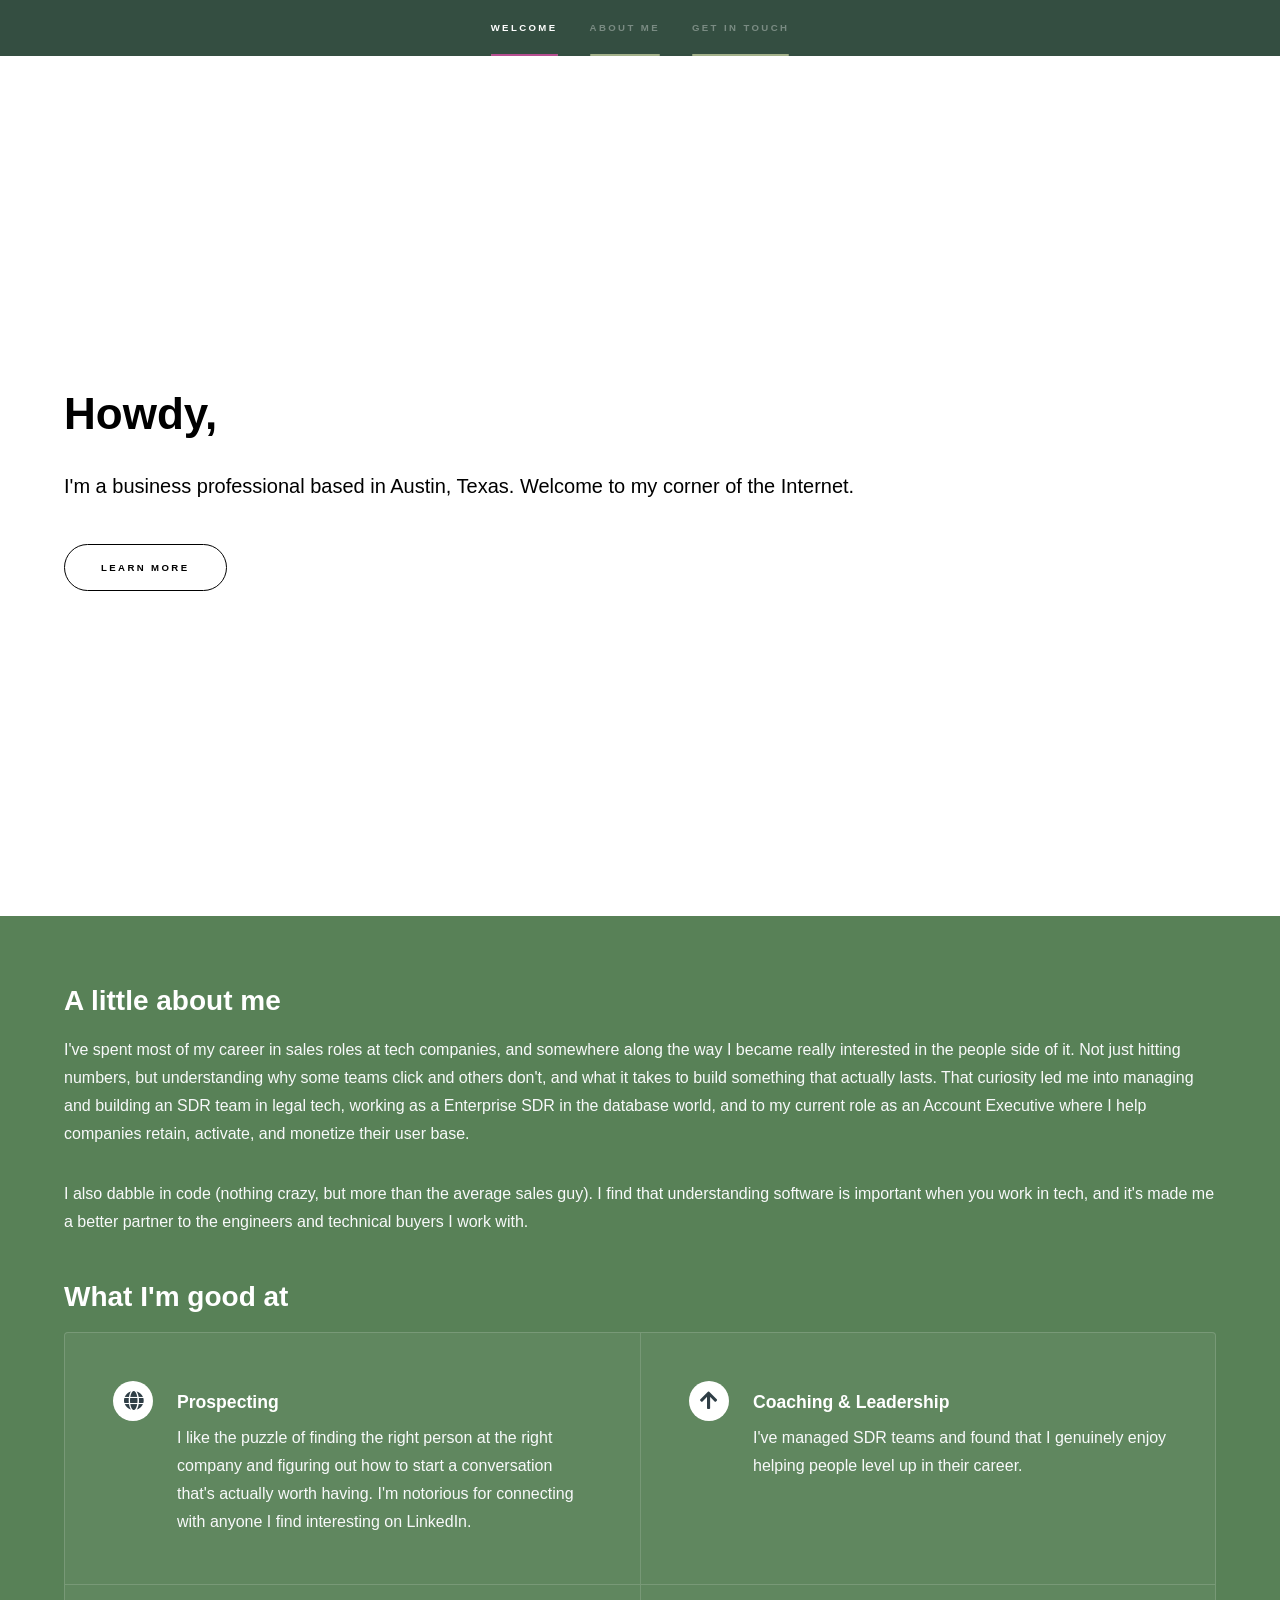
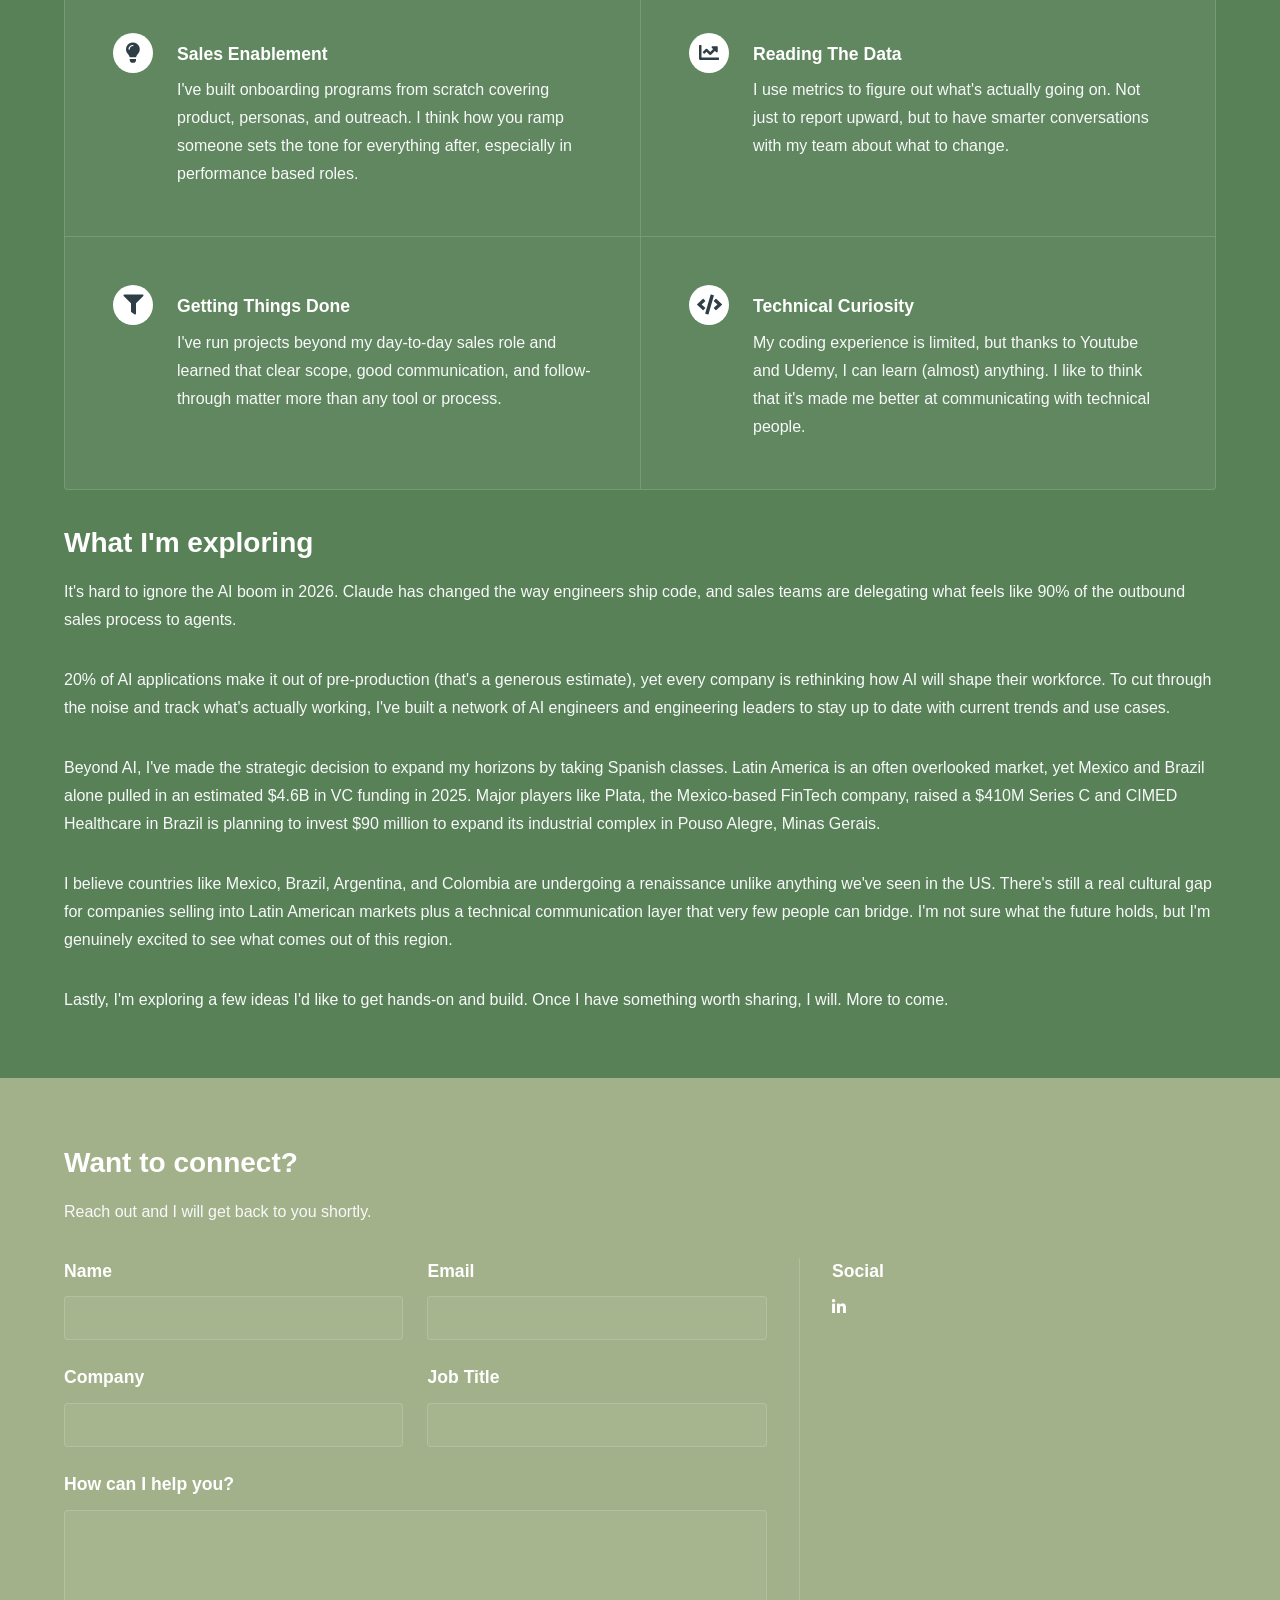
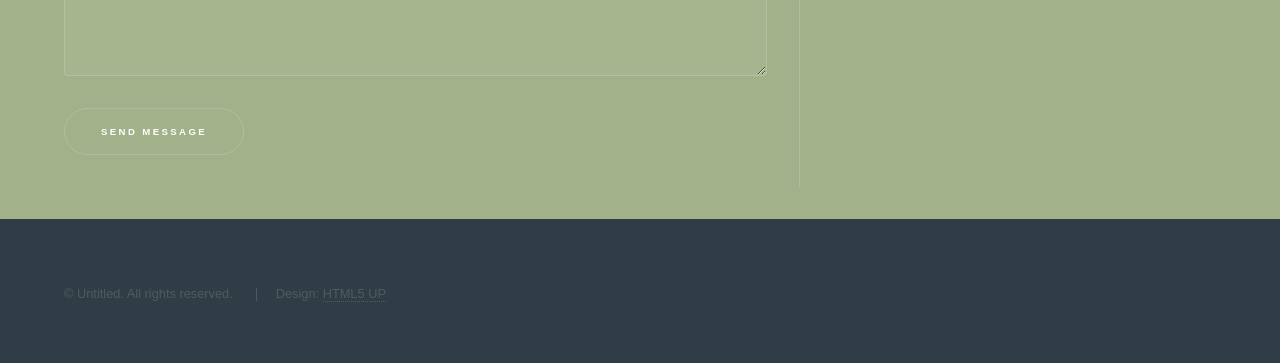
==== commit a0d91149: "Shortend the intro section" ====
--- a/index.html
+++ b/index.html
@@ -43,10 +43,7 @@
 		<section id="intro" class="wrapper style1 fullscreen fade-up">
 			<div class="inner">
 				<h1>Howdy,</h1>
-				<p>I'm a business professional based in Austin who's spent the last several
-					years working in B2B
-					SaaS. I've worn a lot of hats along the way: working with customers, building and
-					coaching teams, running internal projects, and picked up some technical knowledge along the way.</p>
+				<p>I'm a business professional based in Austin, Texas. Welcome to my corner of the Internet.</p>
 				<ul class="actions">
 					<li><a href="#two" id="intro-button" class="button scrolly">Learn more</a></li>
 				</ul>
@@ -54,47 +51,7 @@
 		</section>
 
 		<!-- One Section Closed -->
-		<!-- <section id="one" class="wrapper style2 spotlights">
-			<section>
-				<a href="#" class="image"><img src="images/pic01.jpg" alt="" data-position="center center" /></a>
-				<div class="content">
-					<div class="inner">
-						<h2>lawudit.com</h2>
-						<p>An E-Commerce Website that helps litigation boutiques and solo practioners obtain eDiscovery
-							technology.</p>
-						<ul class="actions">
-							<li><a href="generic.html" class="button">Coming Soon</a></li>
-						</ul>
-					</div>
-				</div>
-			</section>
-			<section>
-				<a href="#" class="image"><img src="images/pic02.jpg" alt="" data-position="top center" /></a>
-				<div class="content">
-					<div class="inner">
-						<h2>anthonygalindo.com</h2>
-						<p>Phasellus convallis elit id ullamcorper pulvinar. Duis aliquam turpis mauris, eu ultricies
-							erat malesuada quis. Aliquam dapibus.</p>
-						<ul class="actions">
-							<li><a href="generic.html" class="button">Learn more</a></li>
-						</ul>
-					</div>
-				</div>
-			</section>
-			<section>
-				<a href="#" class="image"><img src="images/pic03.jpg" alt="" data-position="25% 25%" /></a>
-				<div class="content">
-					<div class="inner">
-						<h2>Ultricies aliquam</h2>
-						<p>Phasellus convallis elit id ullamcorper pulvinar. Duis aliquam turpis mauris, eu ultricies
-							erat malesuada quis. Aliquam dapibus.</p>
-						<ul class="actions">
-							<li><a href="generic.html" class="button">Learn more</a></li>
-						</ul>
-					</div>
-				</div>
-			</section>
-		</section> -->
+
 
 		<!-- Two -->
 		<section id="two" class="wrapper style2 fade-up">
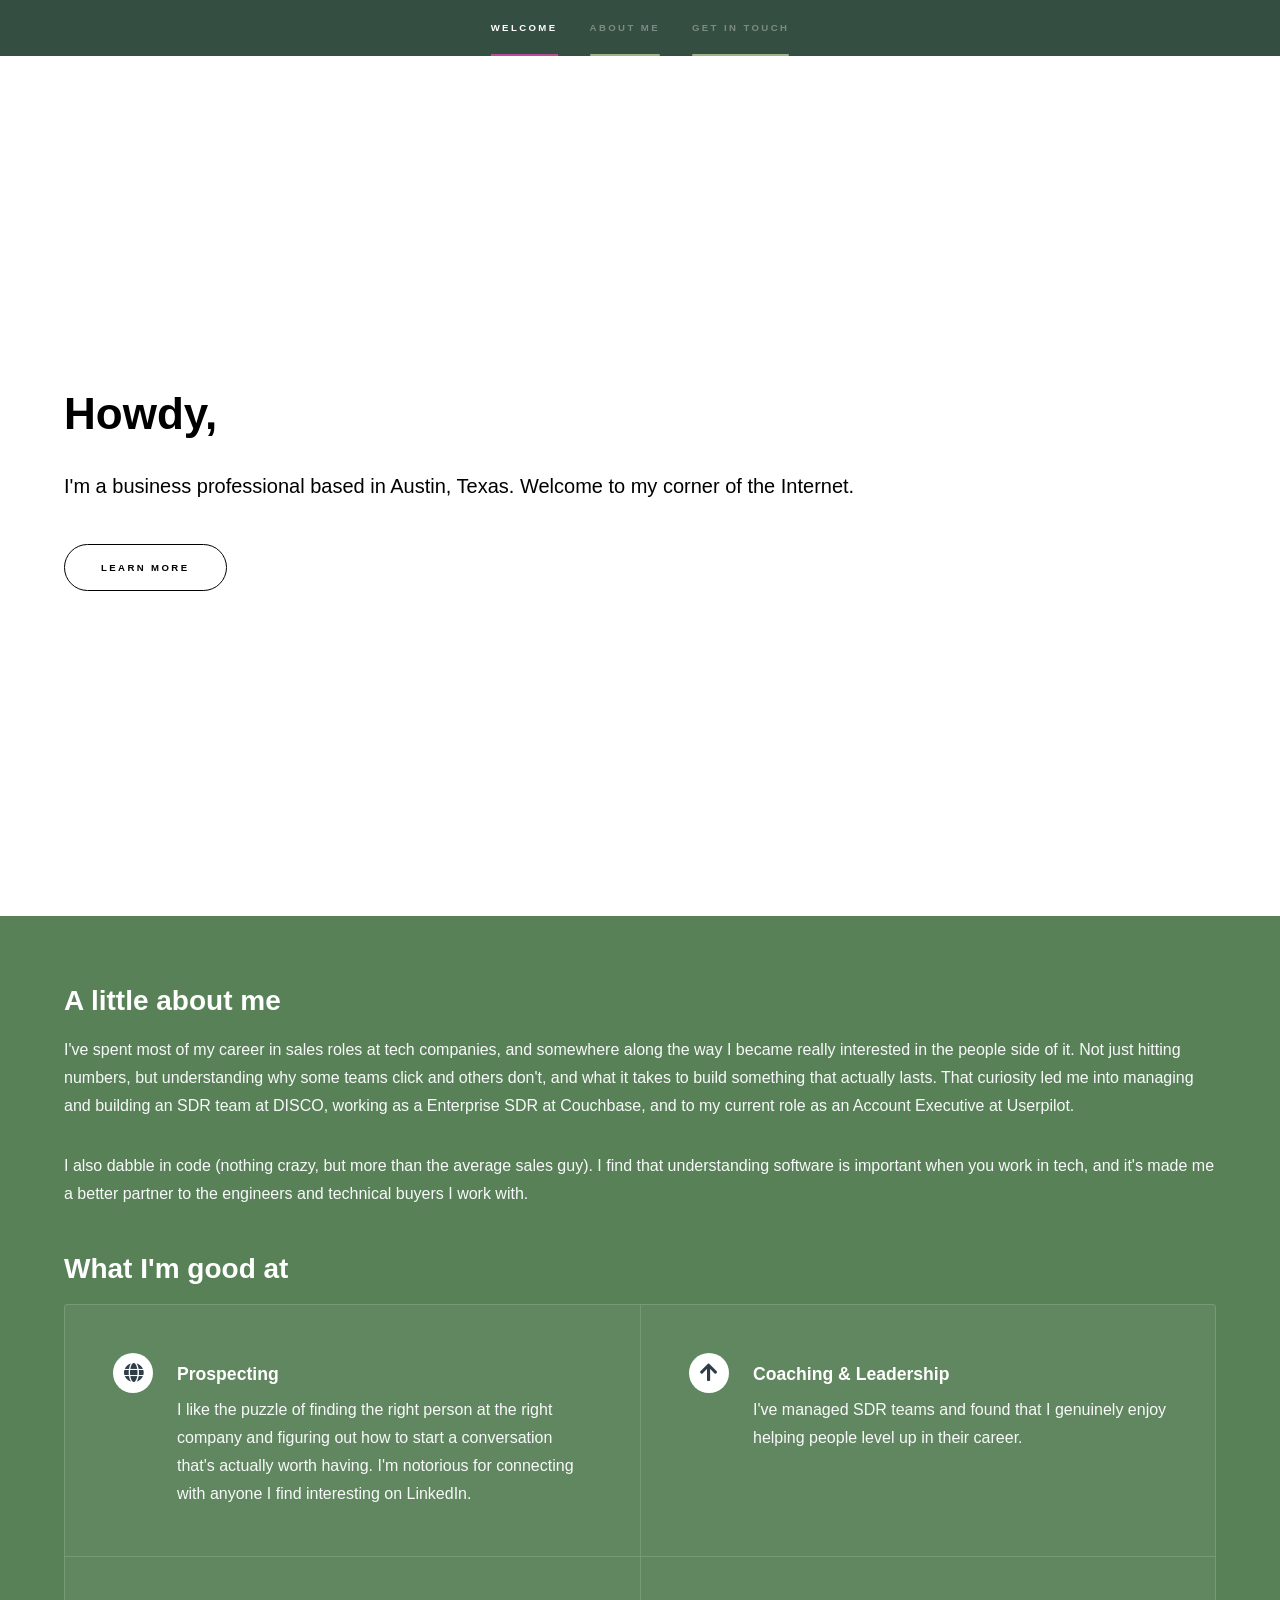
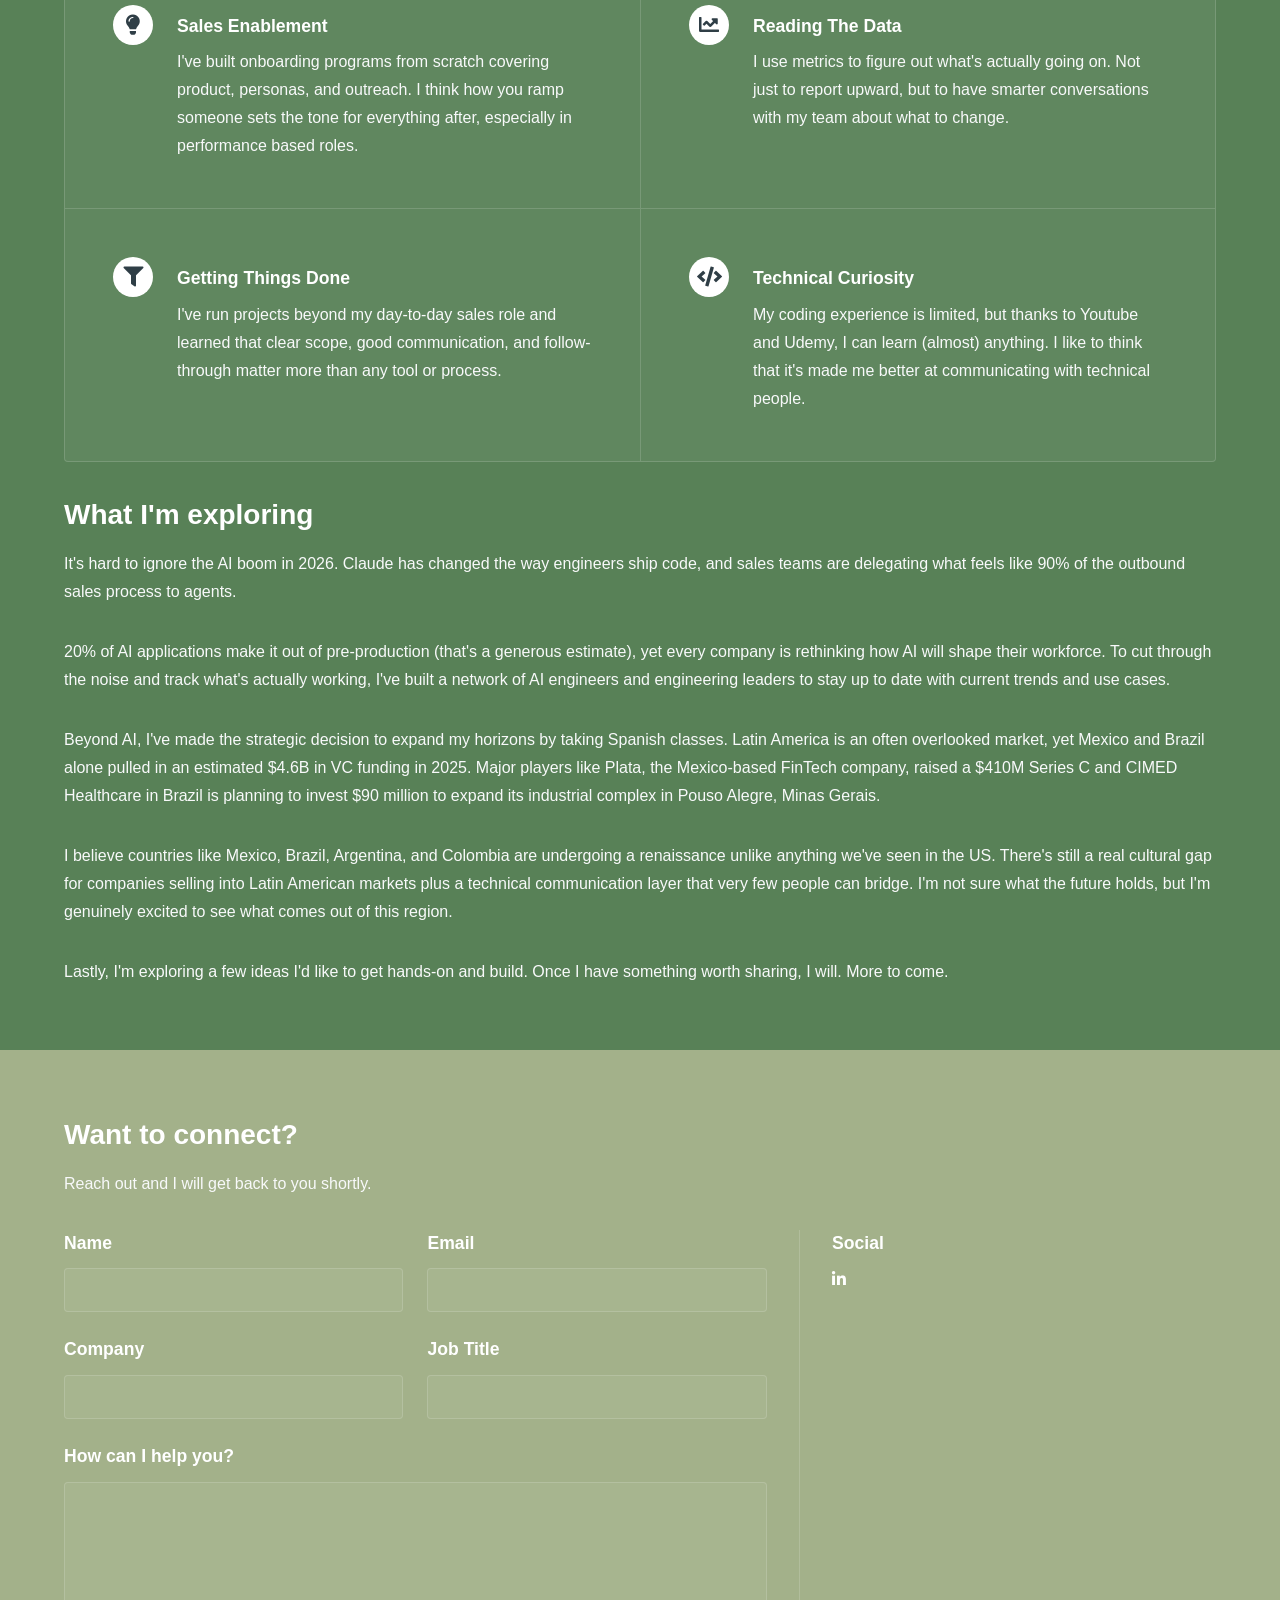
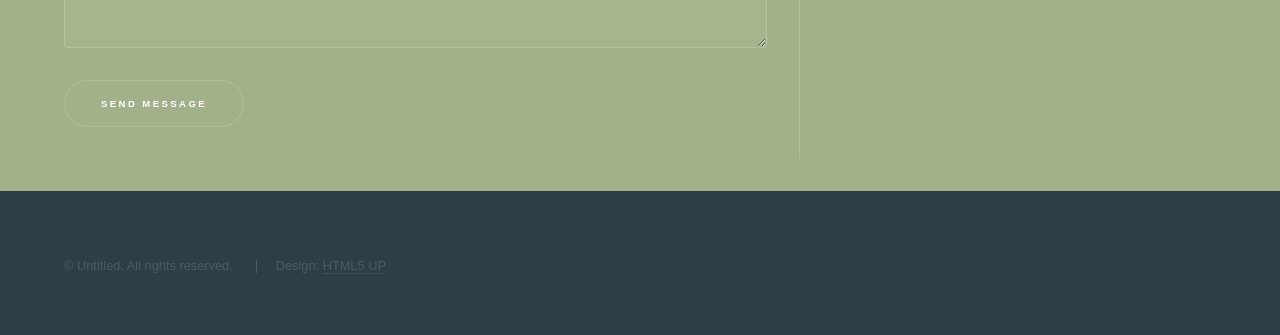
==== commit 711d851d: "Changed intro section" ====
--- a/index.html
+++ b/index.html
@@ -61,10 +61,9 @@
 					I've spent most of my career in sales roles at tech companies, and somewhere along the way
 					I became really interested in the people side of it. Not just hitting numbers, but
 					understanding why some teams click and others don't, and what it takes to build something
-					that actually lasts. That curiosity led me into managing and building an SDR team in legal tech,
-					working as a Enterprise SDR in the database world, and to my
-					current role as an Account Executive where I help companies retain, activate, and monetize their
-					user base.
+					that actually lasts. That curiosity led me into managing and building an SDR team at DISCO,
+					working as a Enterprise SDR at Couchbase, and to my
+					current role as an Account Executive at Userpilot.
 				</p>
 
 				<p class="intro-text" style="margin-bottom: 2.5rem;">
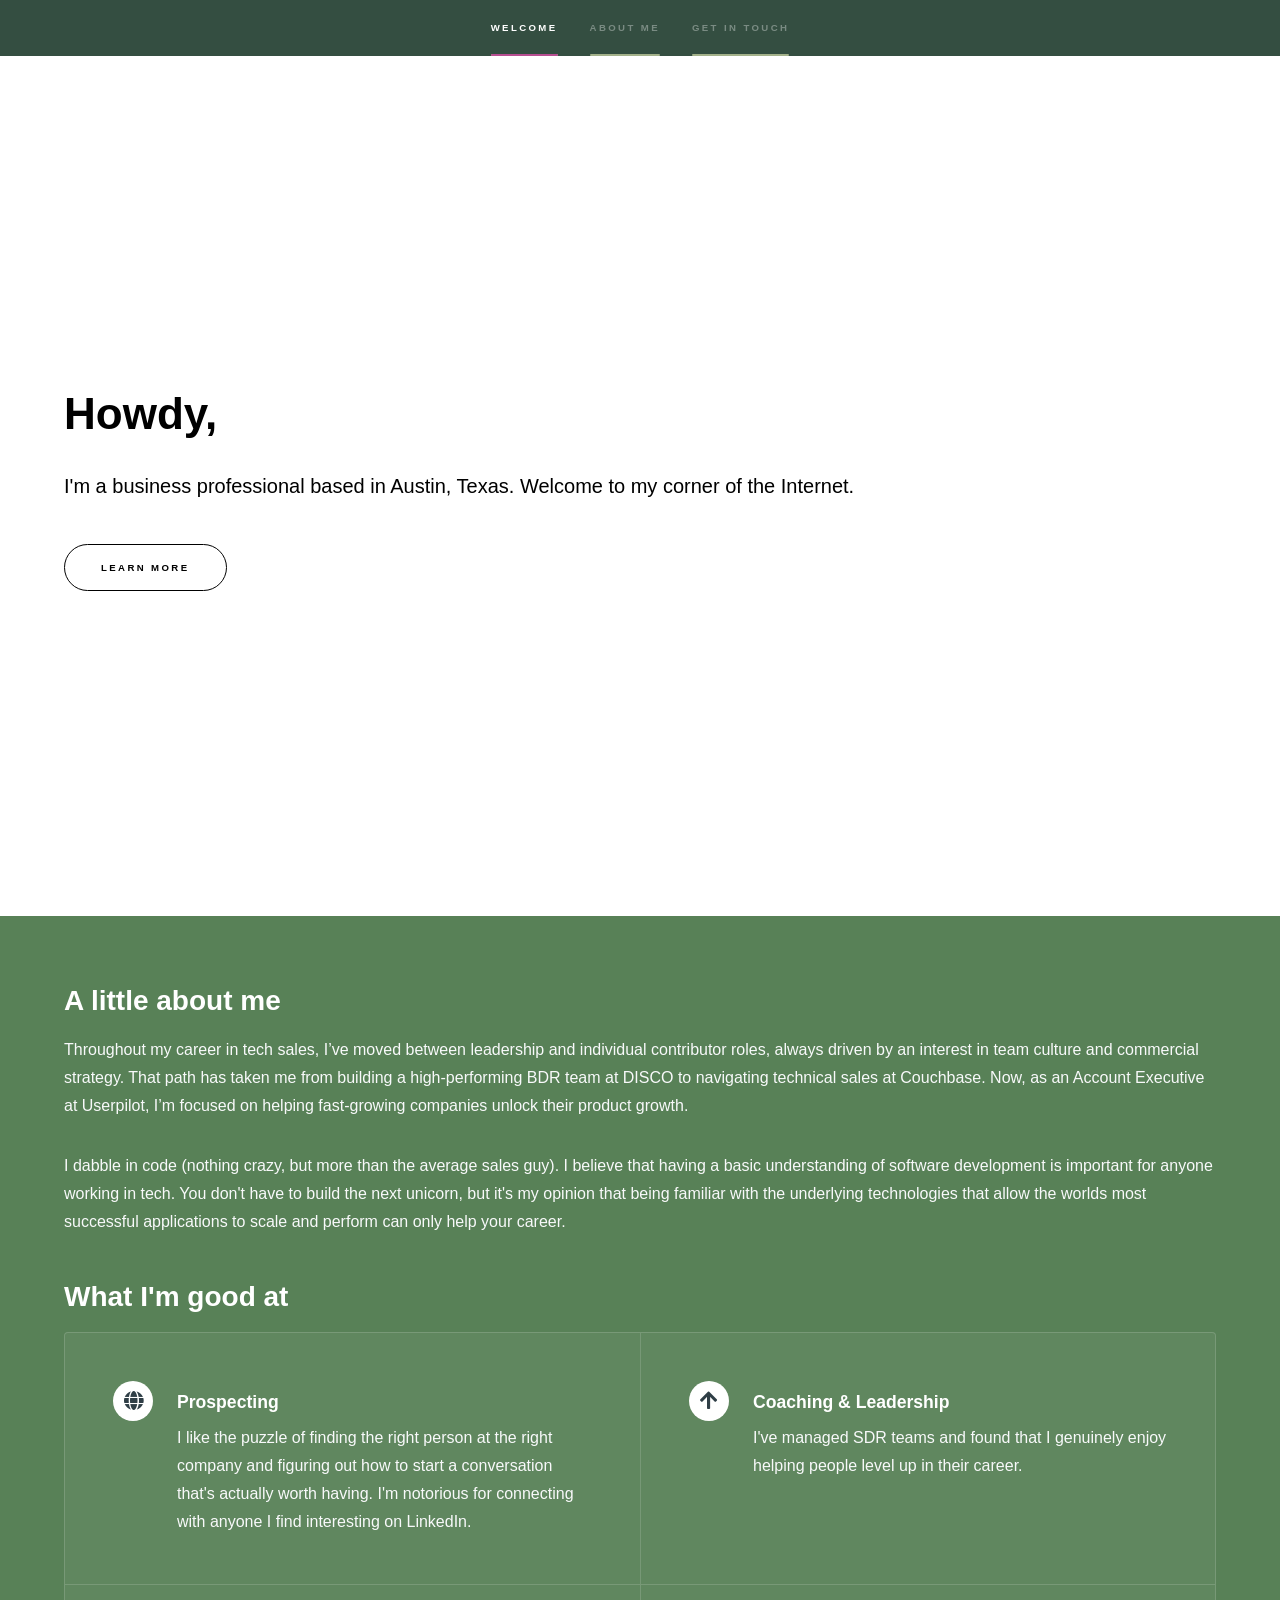
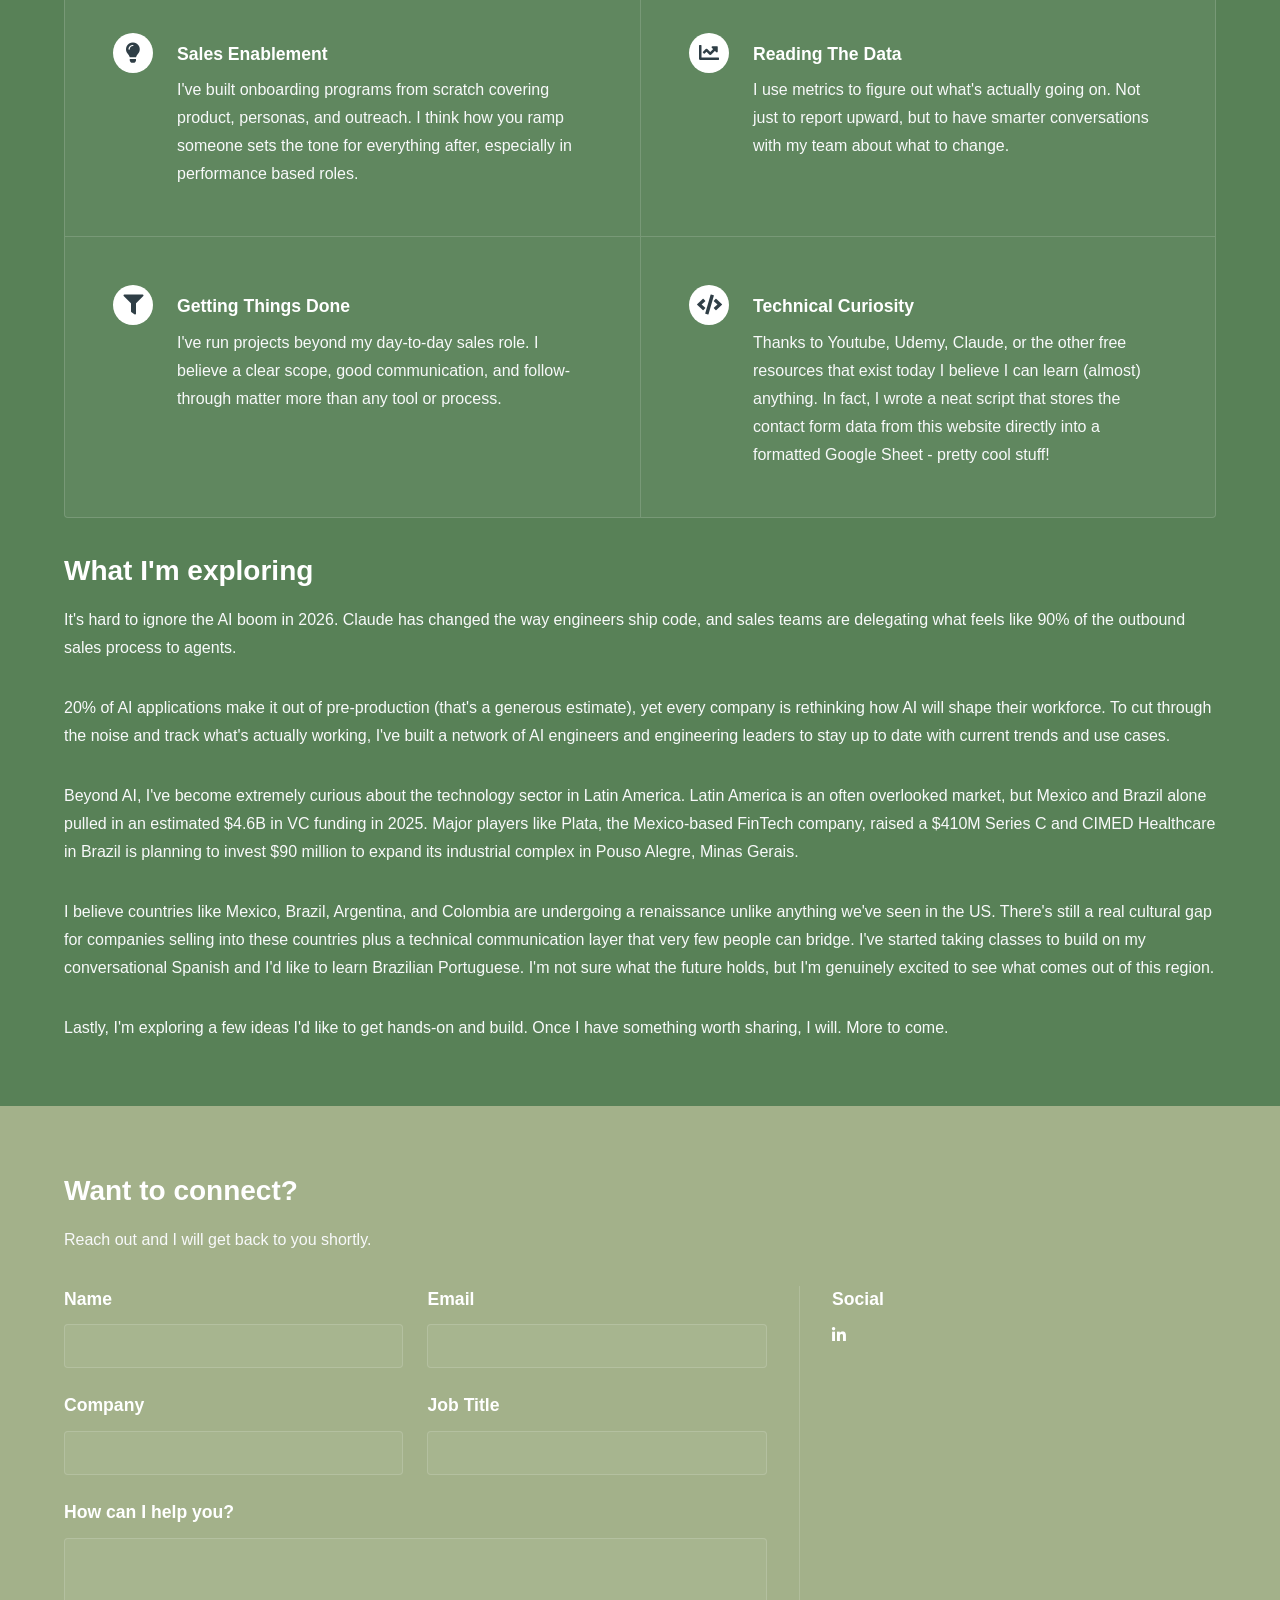
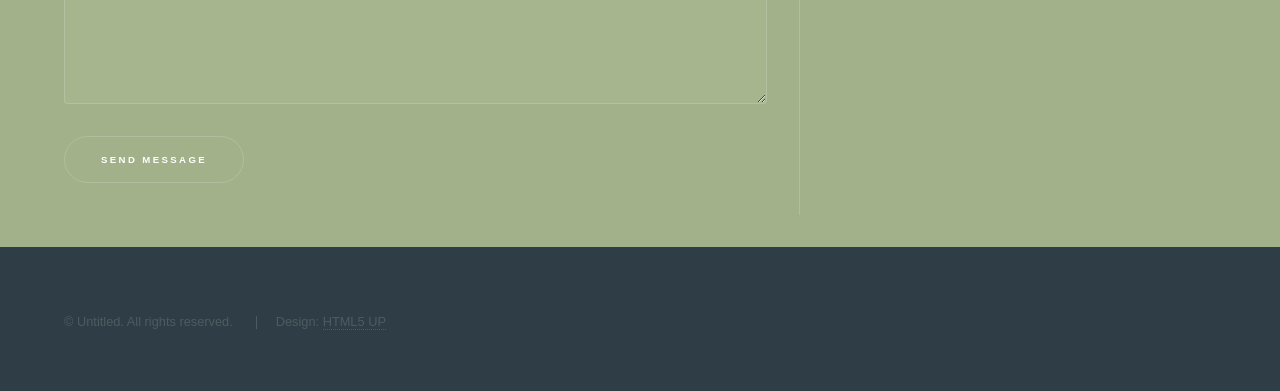
==== commit ffcdc926: "Changes to landing page v2" ====
--- a/index.html
+++ b/index.html
@@ -58,20 +58,20 @@
 			<div class="inner">
 				<h2>A little about me</h2>
 				<p class="intro-text">
-					I've spent most of my career in sales roles at tech companies, and somewhere along the way
-					I became really interested in the people side of it. Not just hitting numbers, but
-					understanding why some teams click and others don't, and what it takes to build something
-					that actually lasts. That curiosity led me into managing and building an SDR team at DISCO,
-					working as a Enterprise SDR at Couchbase, and to my
-					current role as an Account Executive at Userpilot.
+					Throughout my career in tech sales, I’ve moved between leadership and individual contributor roles,
+					always driven by an interest in team culture and commercial strategy. That path has taken me from
+					building a high-performing BDR team at DISCO to navigating technical sales at Couchbase. Now, as an
+					Account Executive at Userpilot, I’m focused on helping fast-growing companies unlock their product
+					growth.
 				</p>
 
 				<p class="intro-text" style="margin-bottom: 2.5rem;">
-					I also dabble in code (nothing crazy, but more than the average sales guy). I find that
-					understanding
-					software is important when you work in tech, and it's made me a better partner to the engineers and
-					technical buyers I work with.
-				</p>
+					I dabble in code (nothing crazy, but more than the average sales guy). I believe that
+					having a basic understanding of
+					software development is important for anyone working in tech. You don't have to build the next
+					unicorn, but it's my opinion that being familiar with the underlying technologies that allow the
+					worlds most successful
+					applications to scale and perform can only help your career.
 
 
 				<h2>What I'm good at</h2>
@@ -87,7 +87,7 @@
 						<span class="icon solid major fa-arrow-up"></span>
 						<h3>Coaching & Leadership</h3>
 						<p>I've managed SDR teams and found that I genuinely enjoy helping people level up in their
-							career. </p>
+							career.</p>
 					</section>
 					<section>
 						<span class="icon solid major fa-lightbulb"></span>
@@ -106,20 +106,21 @@
 					<section>
 						<span class="icon solid major fa-filter"></span>
 						<h3>Getting Things Done</h3>
-						<p>I've run projects beyond my day-to-day sales role and learned that clear scope, good
+						<p>I've run projects beyond my day-to-day sales role. I believe a clear scope, good
 							communication, and follow-through matter more than any tool or process.</p>
 					</section>
 					<section>
 						<span class="icon solid major fa-code"></span>
 						<h3>Technical Curiosity</h3>
-						<p>My coding experience is limited, but thanks to Youtube and Udemy, I can learn (almost)
-							anything. I like to think that it's made me better at communicating with technical people.
+						<p>Thanks to Youtube, Udemy, Claude, or the other free resources that exist today I believe I
+							can learn (almost) anything. In fact, I wrote a neat script that stores the contact form
+							data from this website directly into a formatted Google Sheet - pretty cool stuff!
 						</p>
 					</section>
 				</div>
 
 				<!--	<ul class="actions">
-					<li><a href="anthony.html" class="button">Learn more</a></li>
+					<li><a href="#" class="button">Learn more</a></li>
 				</ul> -->
 
 				<h2>What I'm exploring</h2>
@@ -142,8 +143,8 @@
 				</p>
 
 				<p class="intro-text">
-					Beyond AI, I've made the strategic decision to expand my horizons by taking Spanish classes.
-					Latin America is an often overlooked market, yet Mexico and Brazil alone pulled in an estimated
+					Beyond AI, I've become extremely curious about the technology sector in Latin America.
+					Latin America is an often overlooked market, but Mexico and Brazil alone pulled in an estimated
 					$4.6B in VC funding in 2025. Major players like Plata, the Mexico-based FinTech company, raised a
 					$410M Series C
 					and CIMED Healthcare in Brazil is planning to invest $90 million to expand its industrial complex in
@@ -152,9 +153,11 @@
 
 				<p>
 					I believe countries like Mexico, Brazil, Argentina, and Colombia are undergoing a renaissance unlike
-					anything we've seen in the US. There's still a real cultural gap for companies selling into Latin
-					American markets plus a technical communication layer that very few people can
-					bridge. I'm not sure what the future holds, but I'm genuinely excited to see what comes out of
+					anything we've seen in the US. There's still a real cultural gap for companies selling into these
+					countries plus a technical communication layer that very few people can
+					bridge. I've started taking classes to build on my conversational Spanish and I'd like to learn
+					Brazilian Portuguese. I'm not sure what the future holds, but I'm genuinely excited to see what
+					comes out of
 					this region.
 				</p>
 
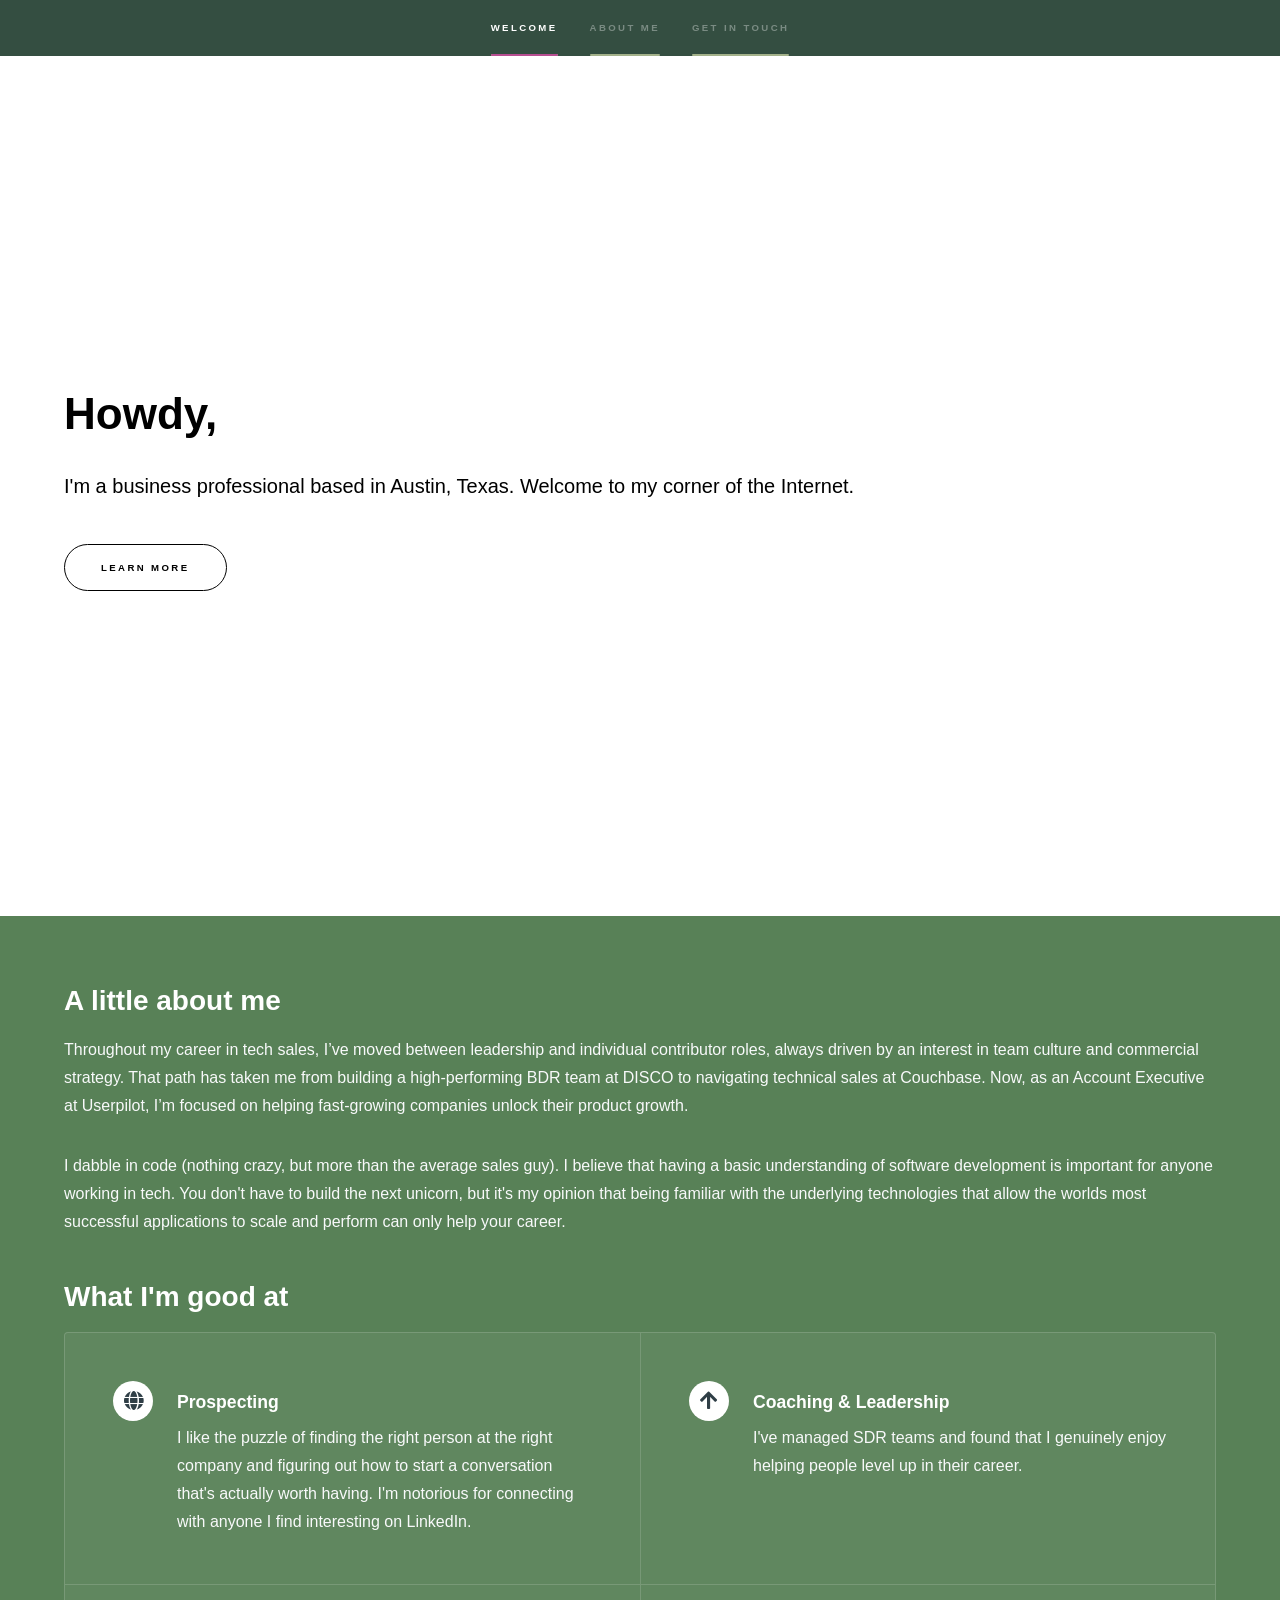
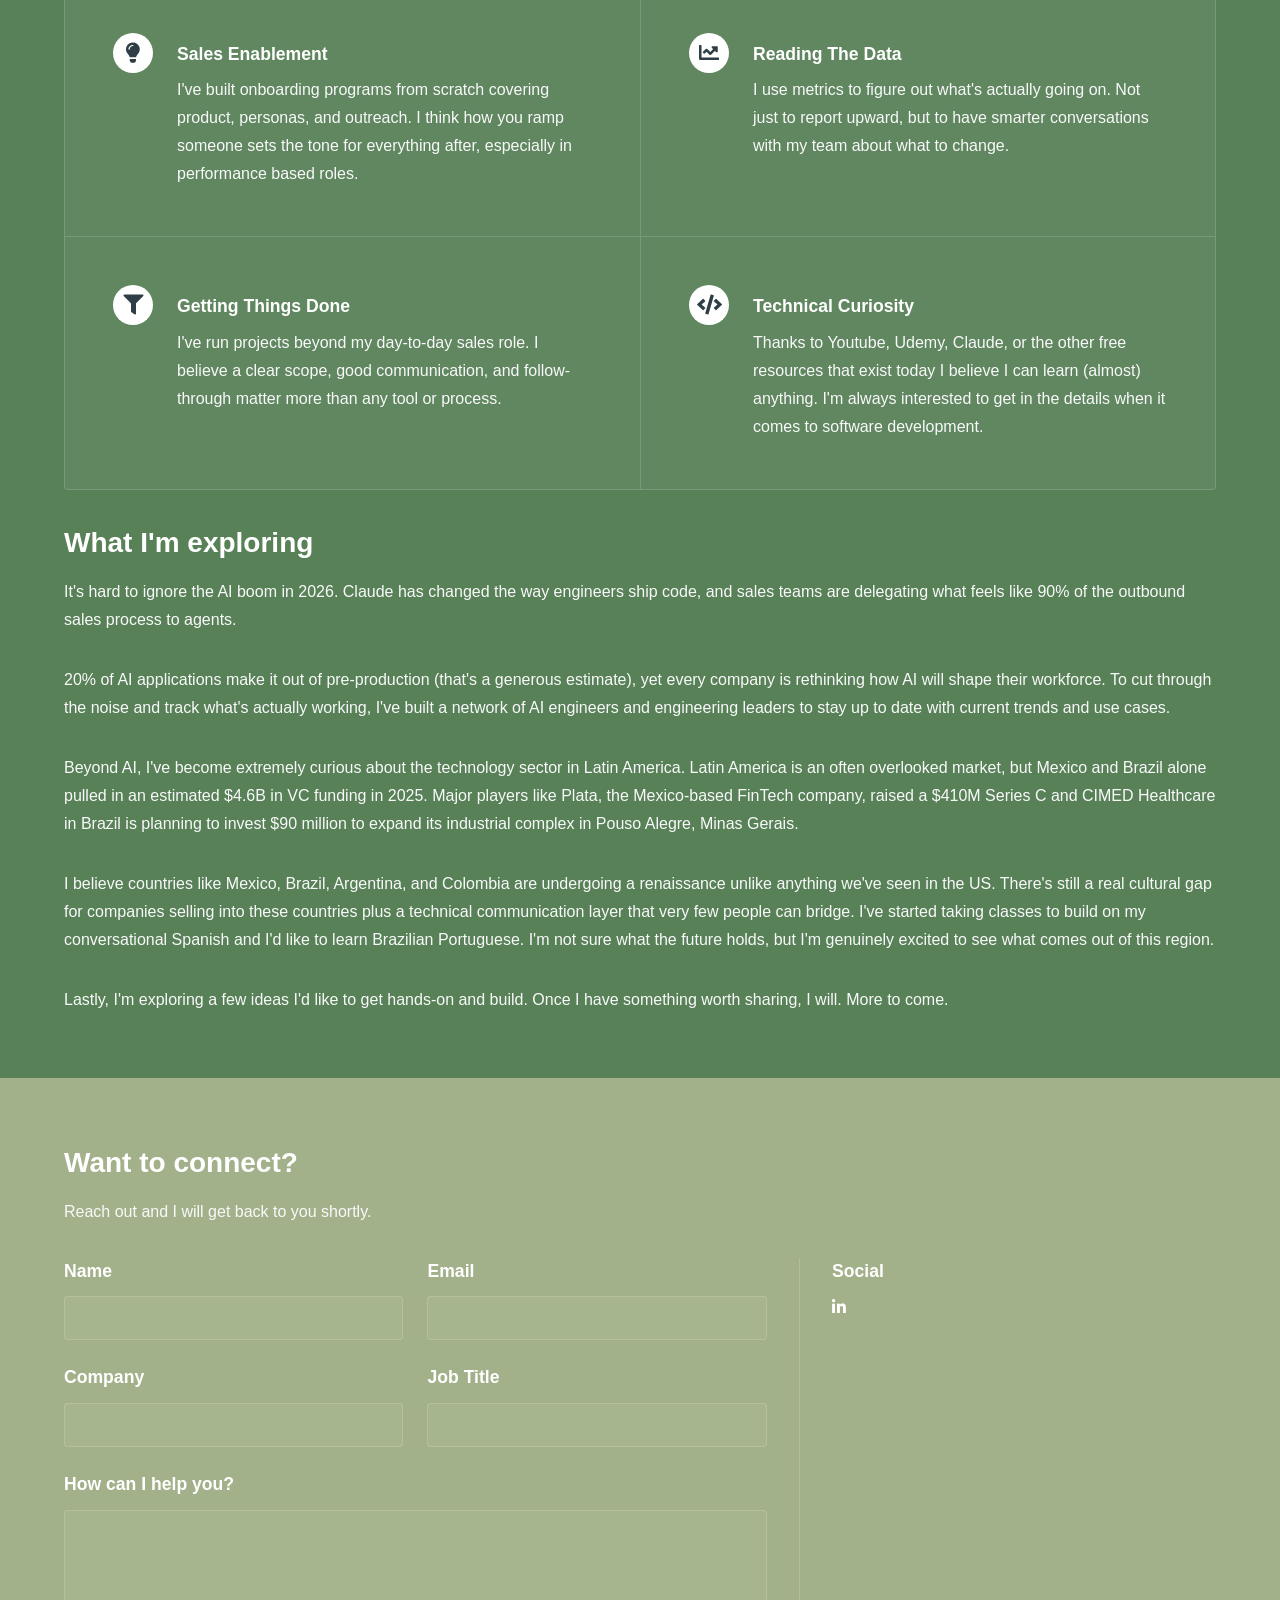
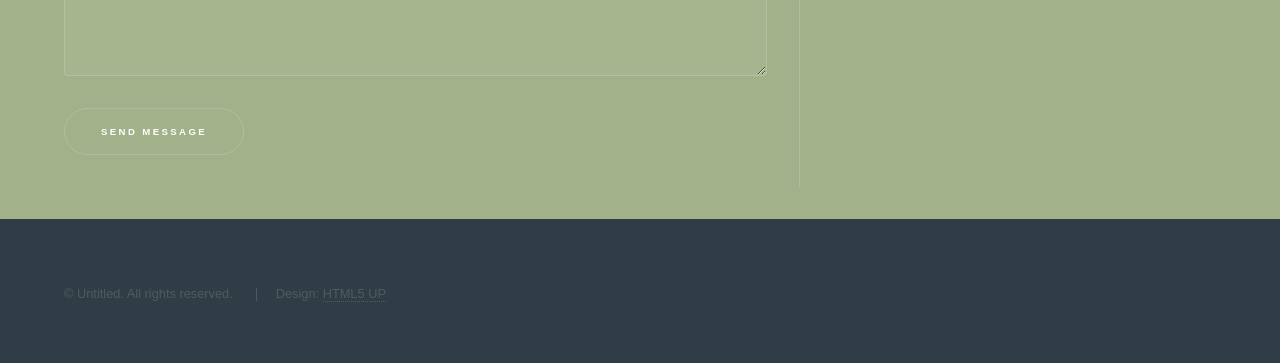
==== commit 409194de: "Changes to technical curiosity section" ====
--- a/index.html
+++ b/index.html
@@ -113,8 +113,8 @@
 						<span class="icon solid major fa-code"></span>
 						<h3>Technical Curiosity</h3>
 						<p>Thanks to Youtube, Udemy, Claude, or the other free resources that exist today I believe I
-							can learn (almost) anything. In fact, I wrote a neat script that stores the contact form
-							data from this website directly into a formatted Google Sheet - pretty cool stuff!
+							can learn (almost) anything. I'm always interested to get in the details when it comes to
+							software development.
 						</p>
 					</section>
 				</div>
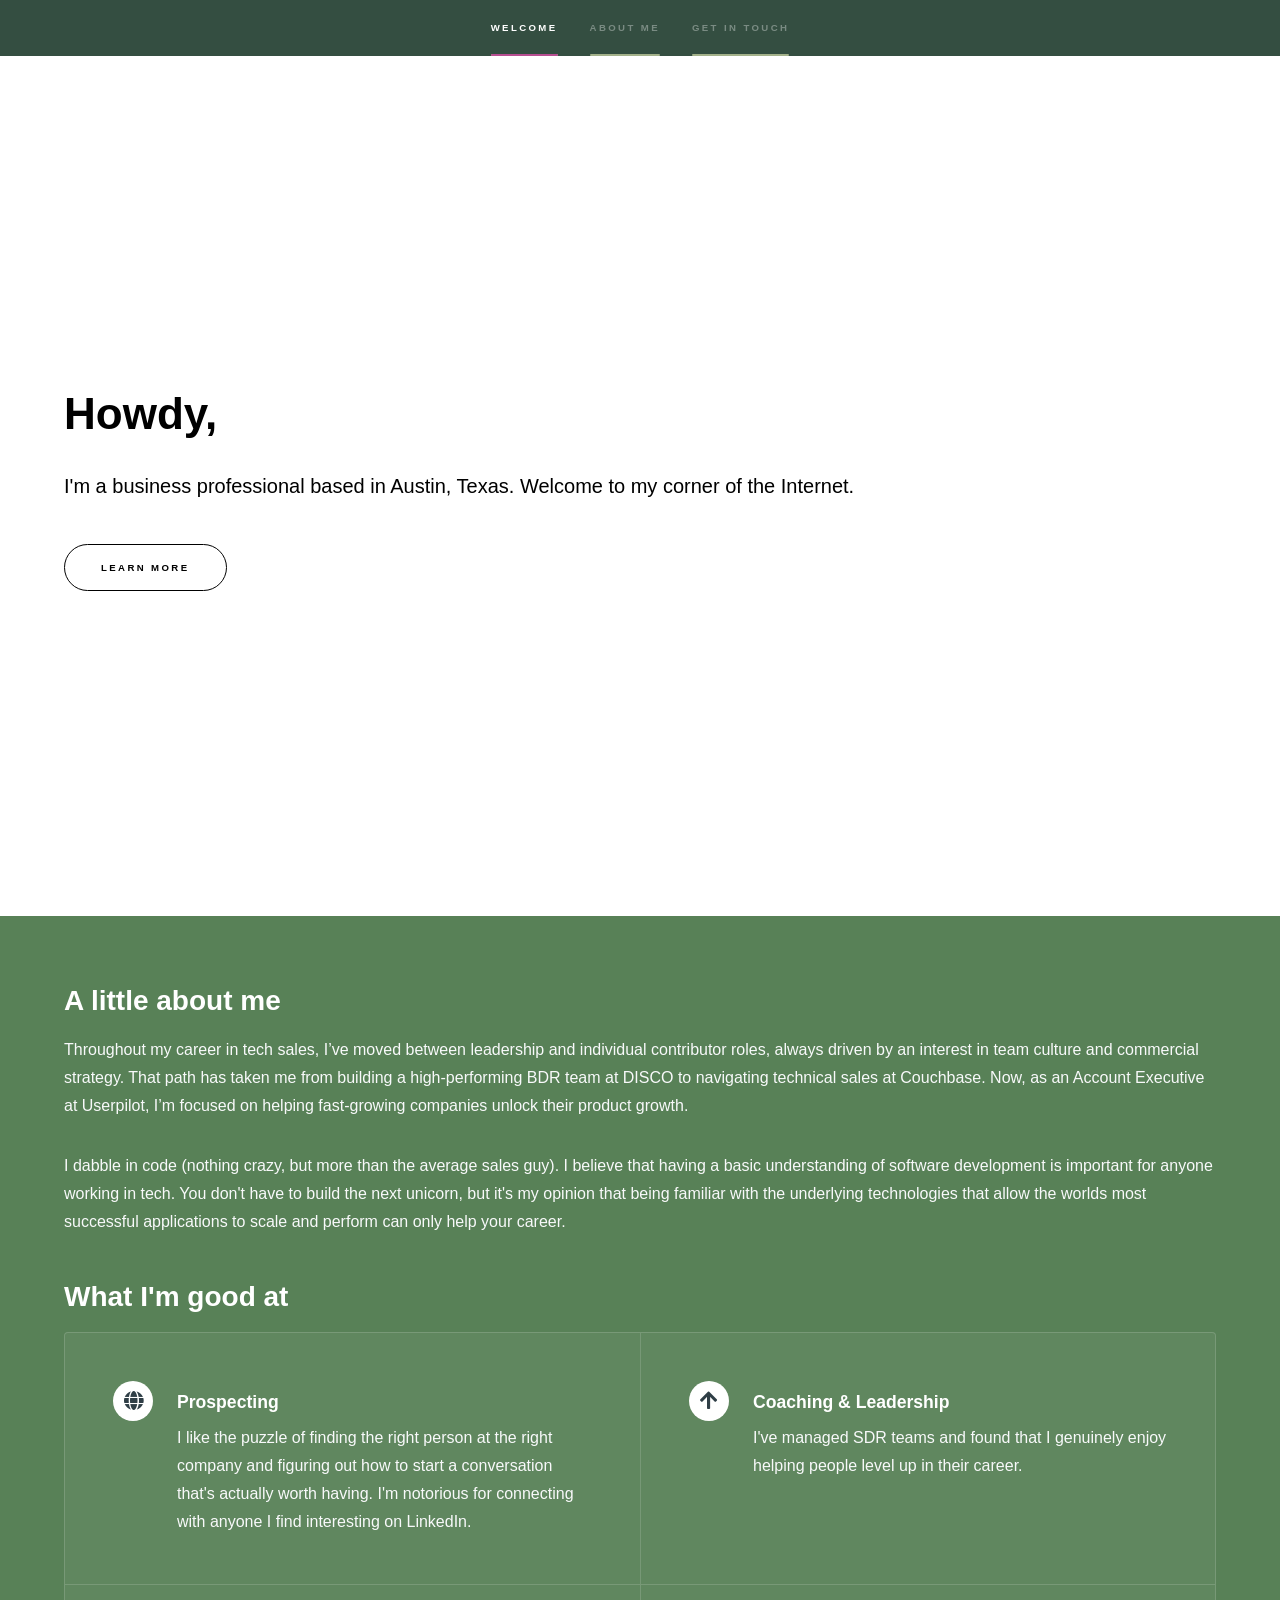
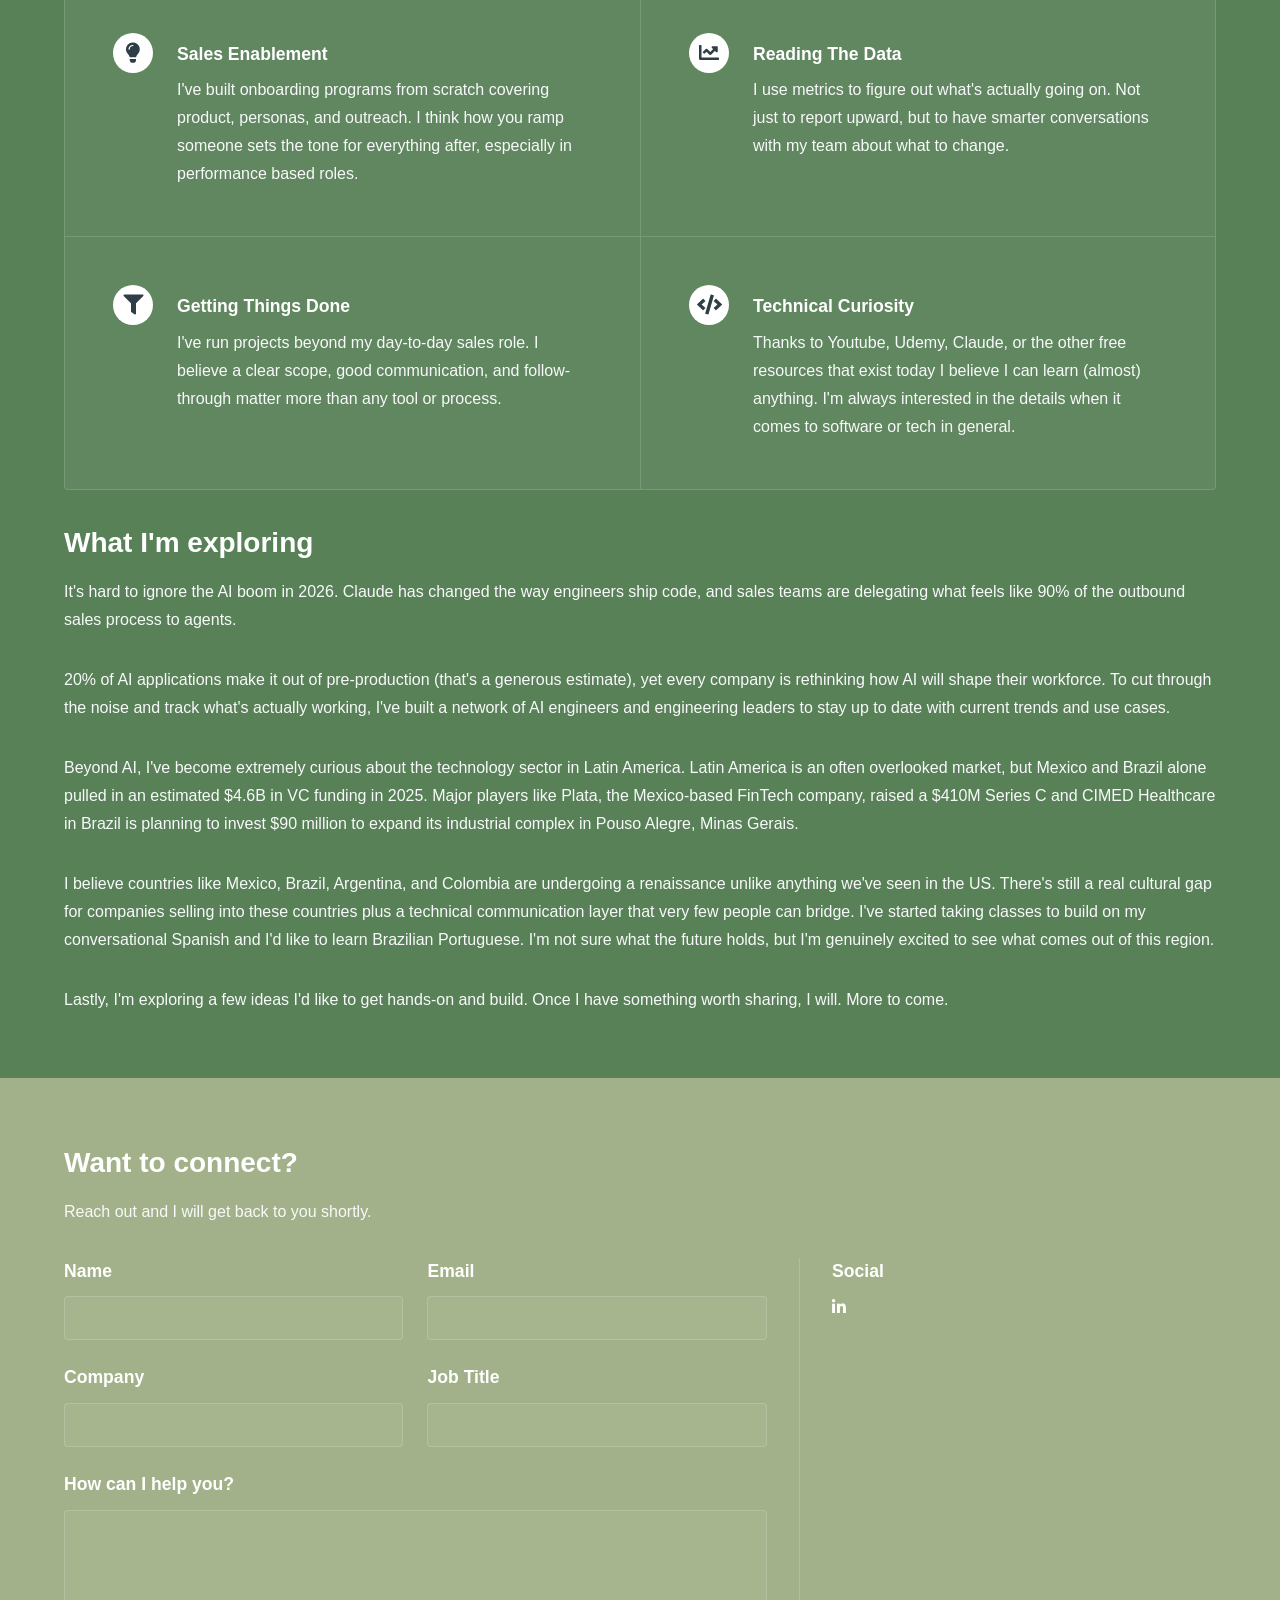
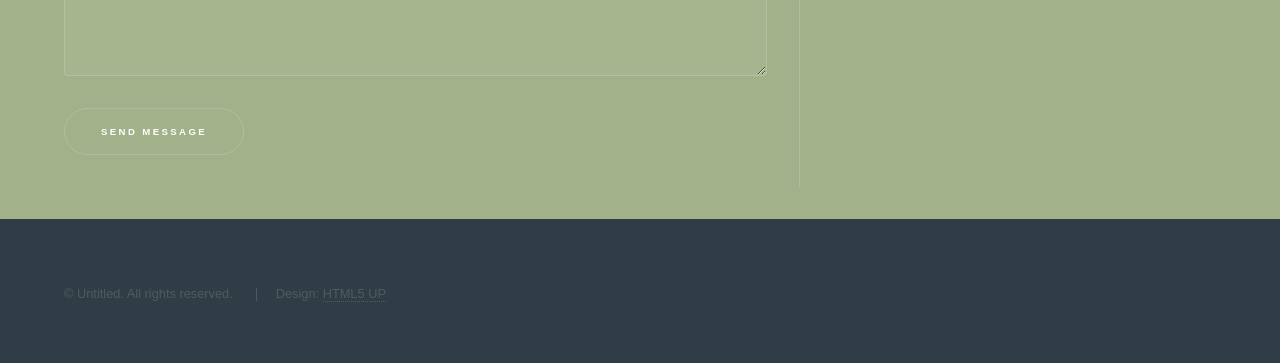
==== commit 9df2392c: "Changes to technical curiosity section - last sentence" ====
--- a/index.html
+++ b/index.html
@@ -113,8 +113,8 @@
 						<span class="icon solid major fa-code"></span>
 						<h3>Technical Curiosity</h3>
 						<p>Thanks to Youtube, Udemy, Claude, or the other free resources that exist today I believe I
-							can learn (almost) anything. I'm always interested to get in the details when it comes to
-							software development.
+							can learn (almost) anything. I'm always interested in the details when it comes to
+							software or tech in general.
 						</p>
 					</section>
 				</div>
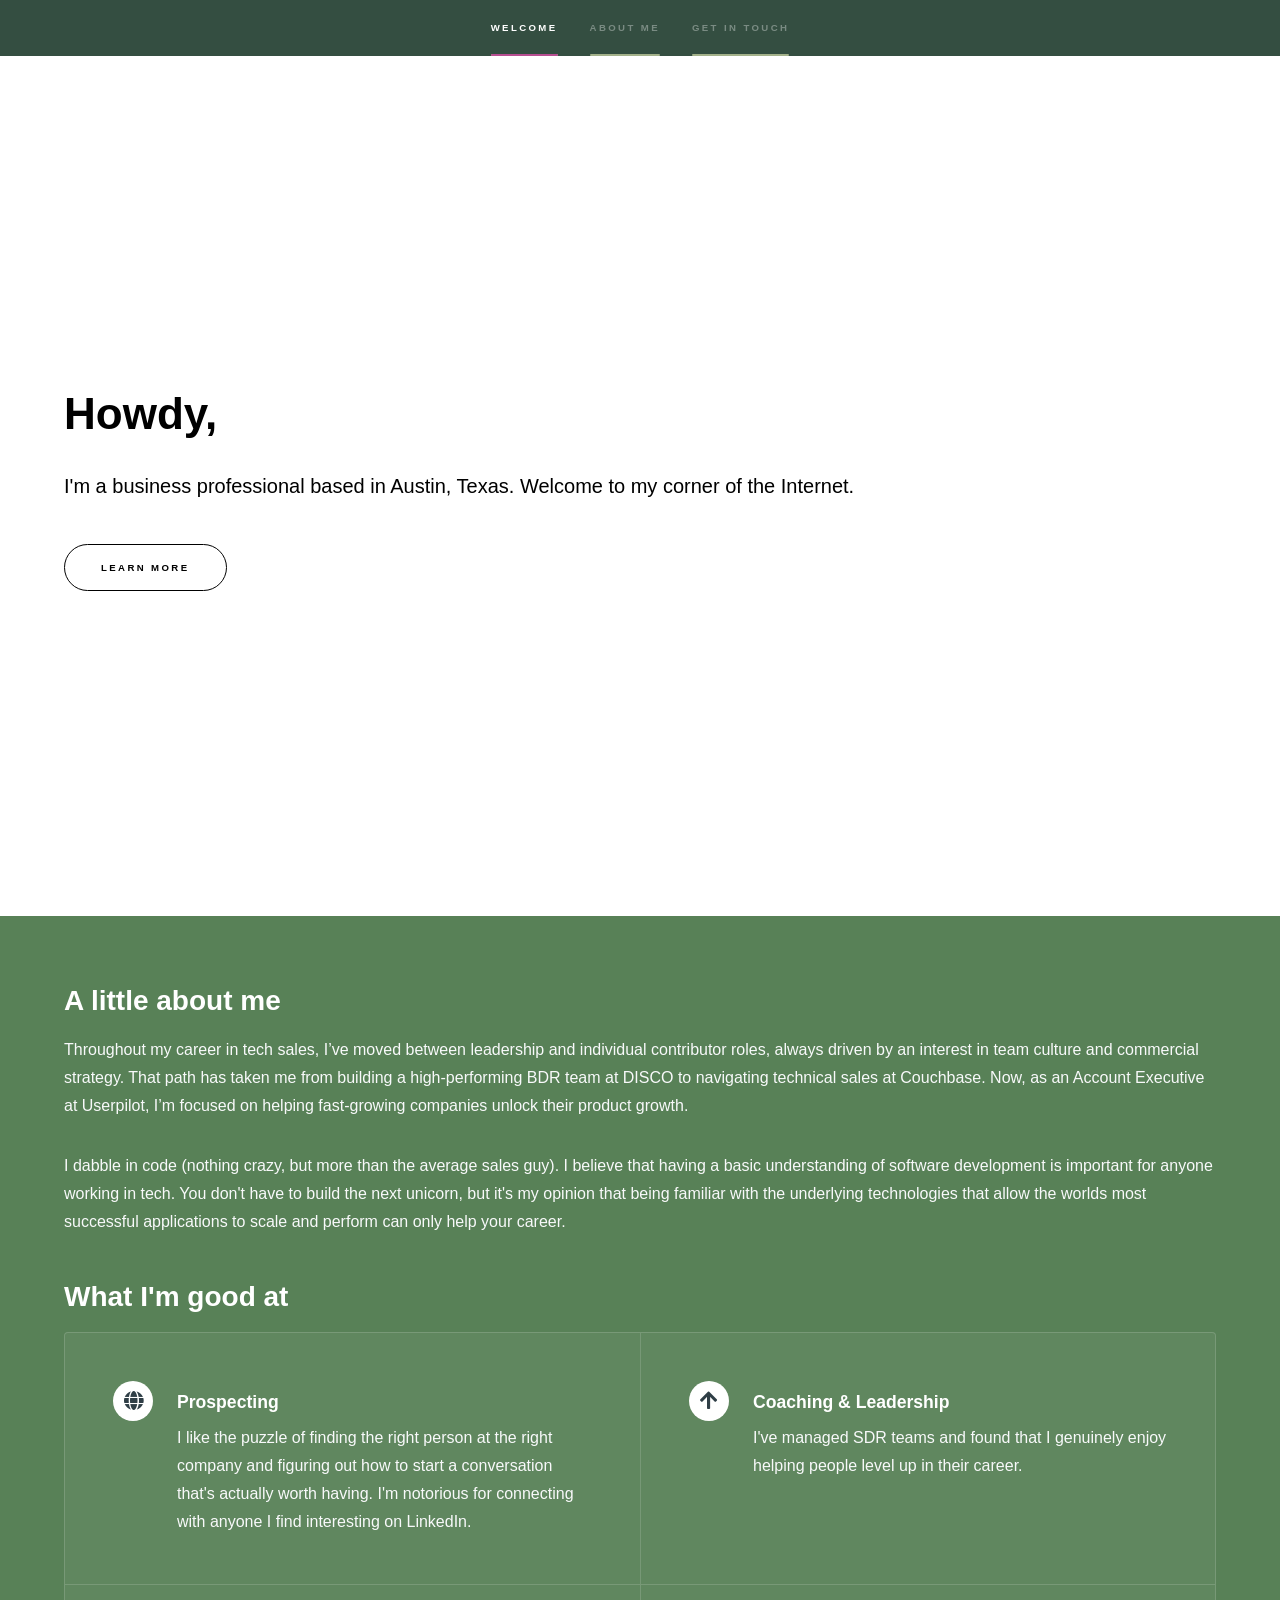
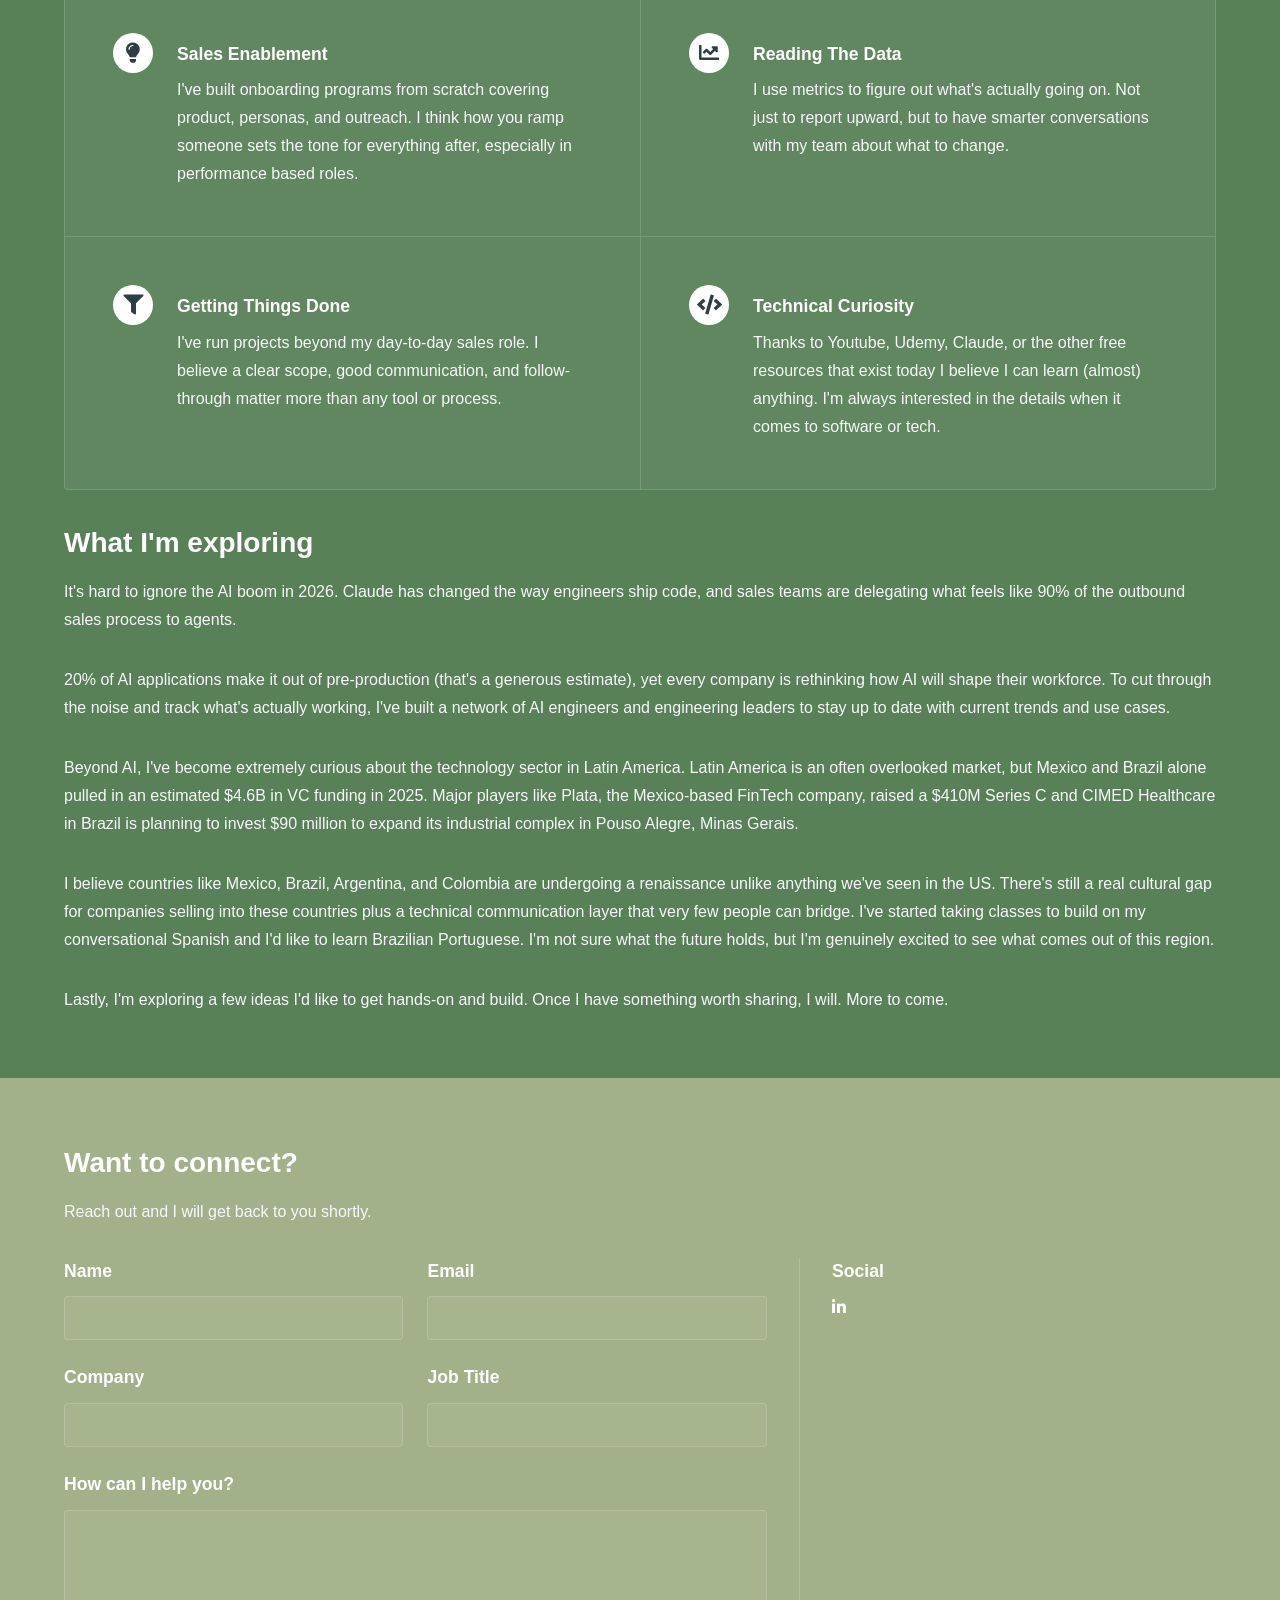
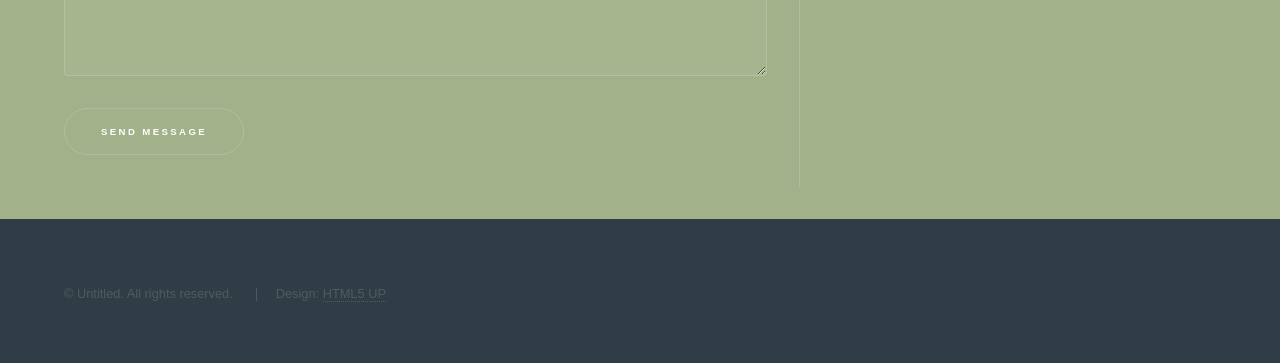
==== commit caf6e302: "Changes to tech curisoity section" ====
--- a/index.html
+++ b/index.html
@@ -114,7 +114,7 @@
 						<h3>Technical Curiosity</h3>
 						<p>Thanks to Youtube, Udemy, Claude, or the other free resources that exist today I believe I
 							can learn (almost) anything. I'm always interested in the details when it comes to
-							software or tech in general.
+							software or tech.
 						</p>
 					</section>
 				</div>
